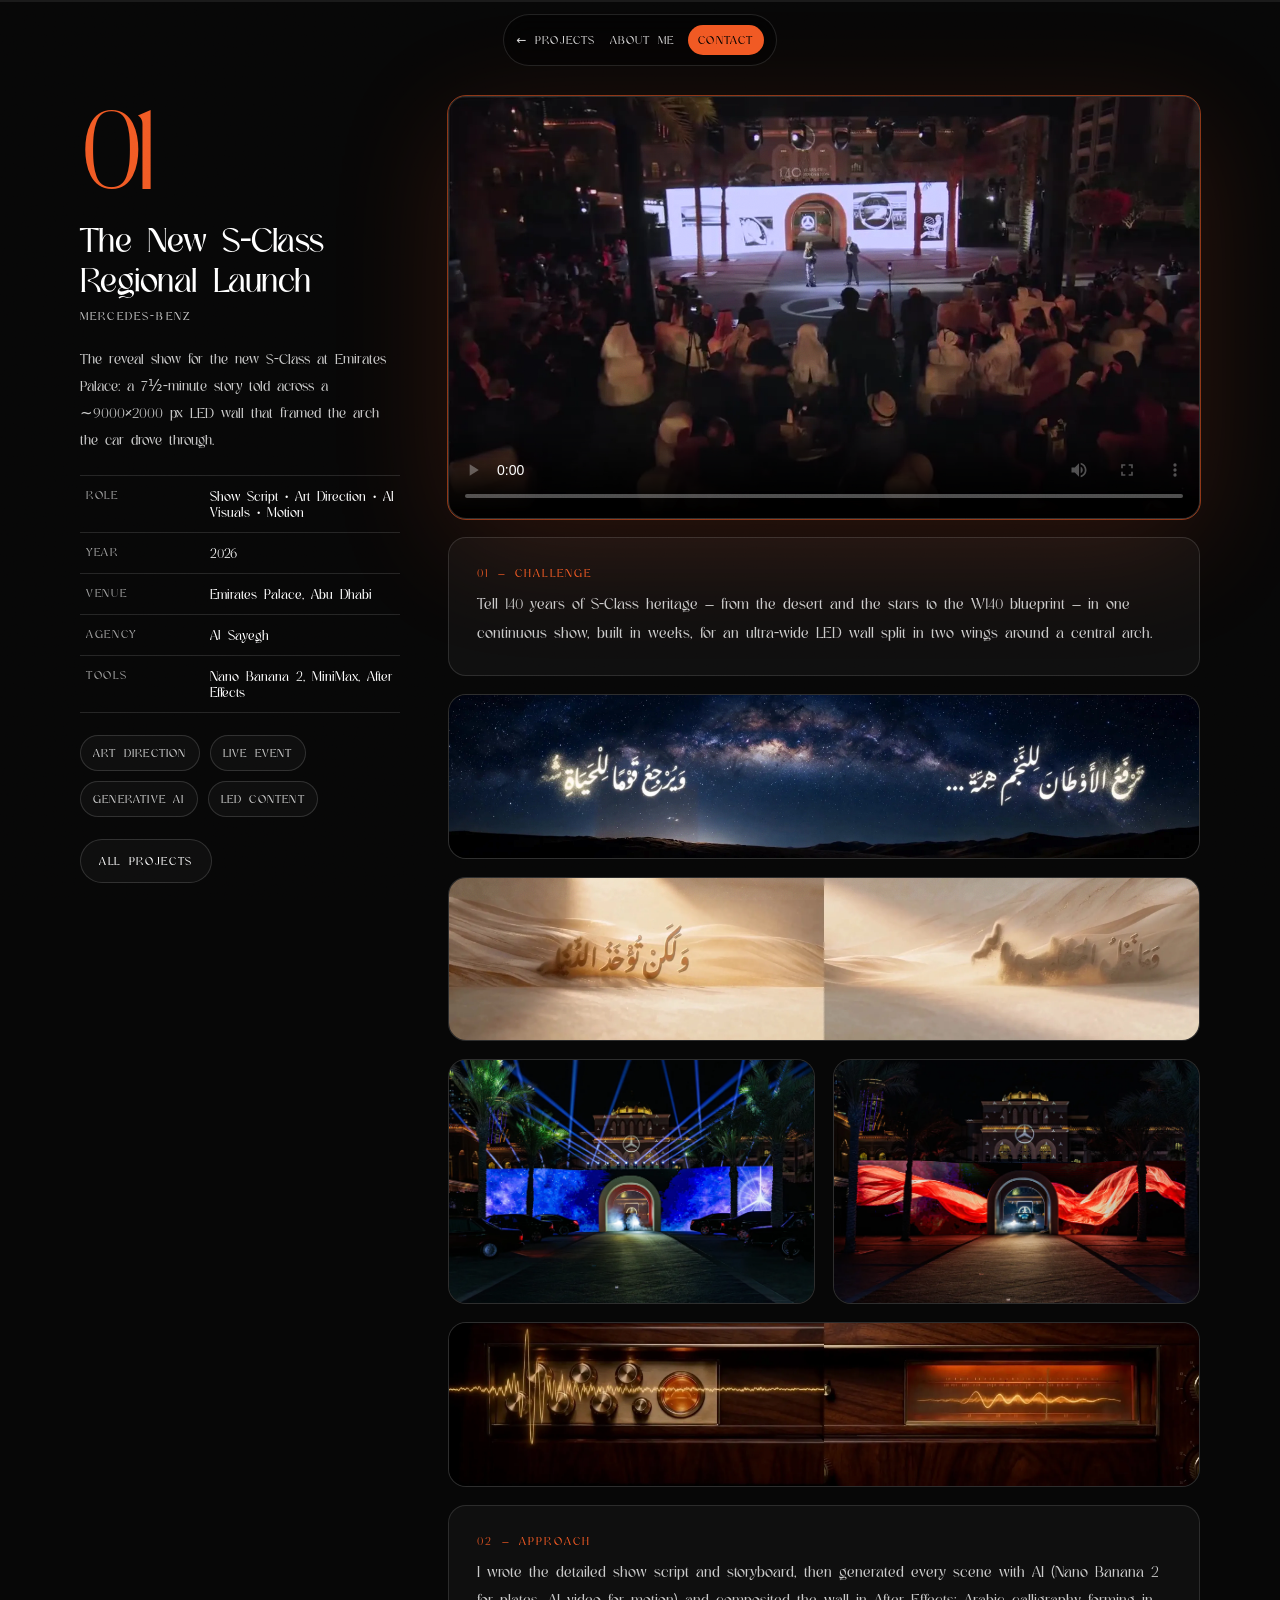
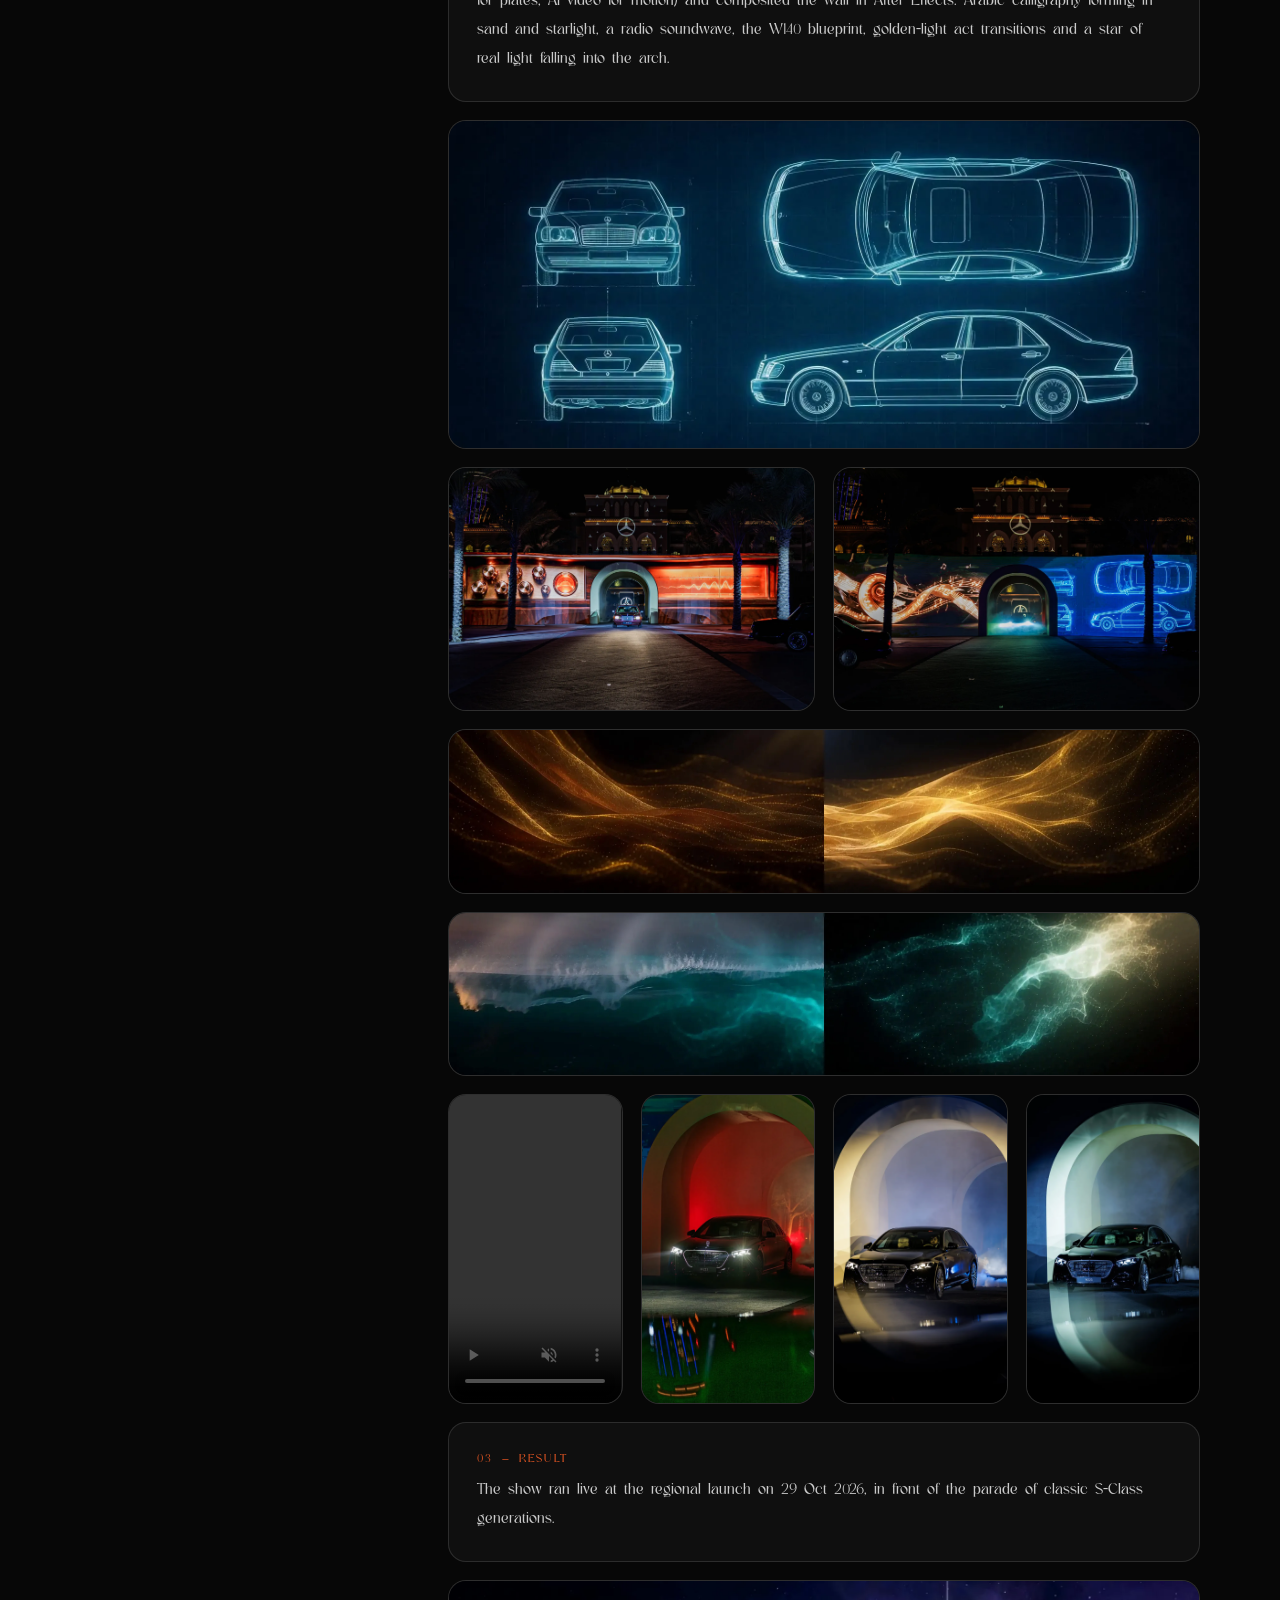
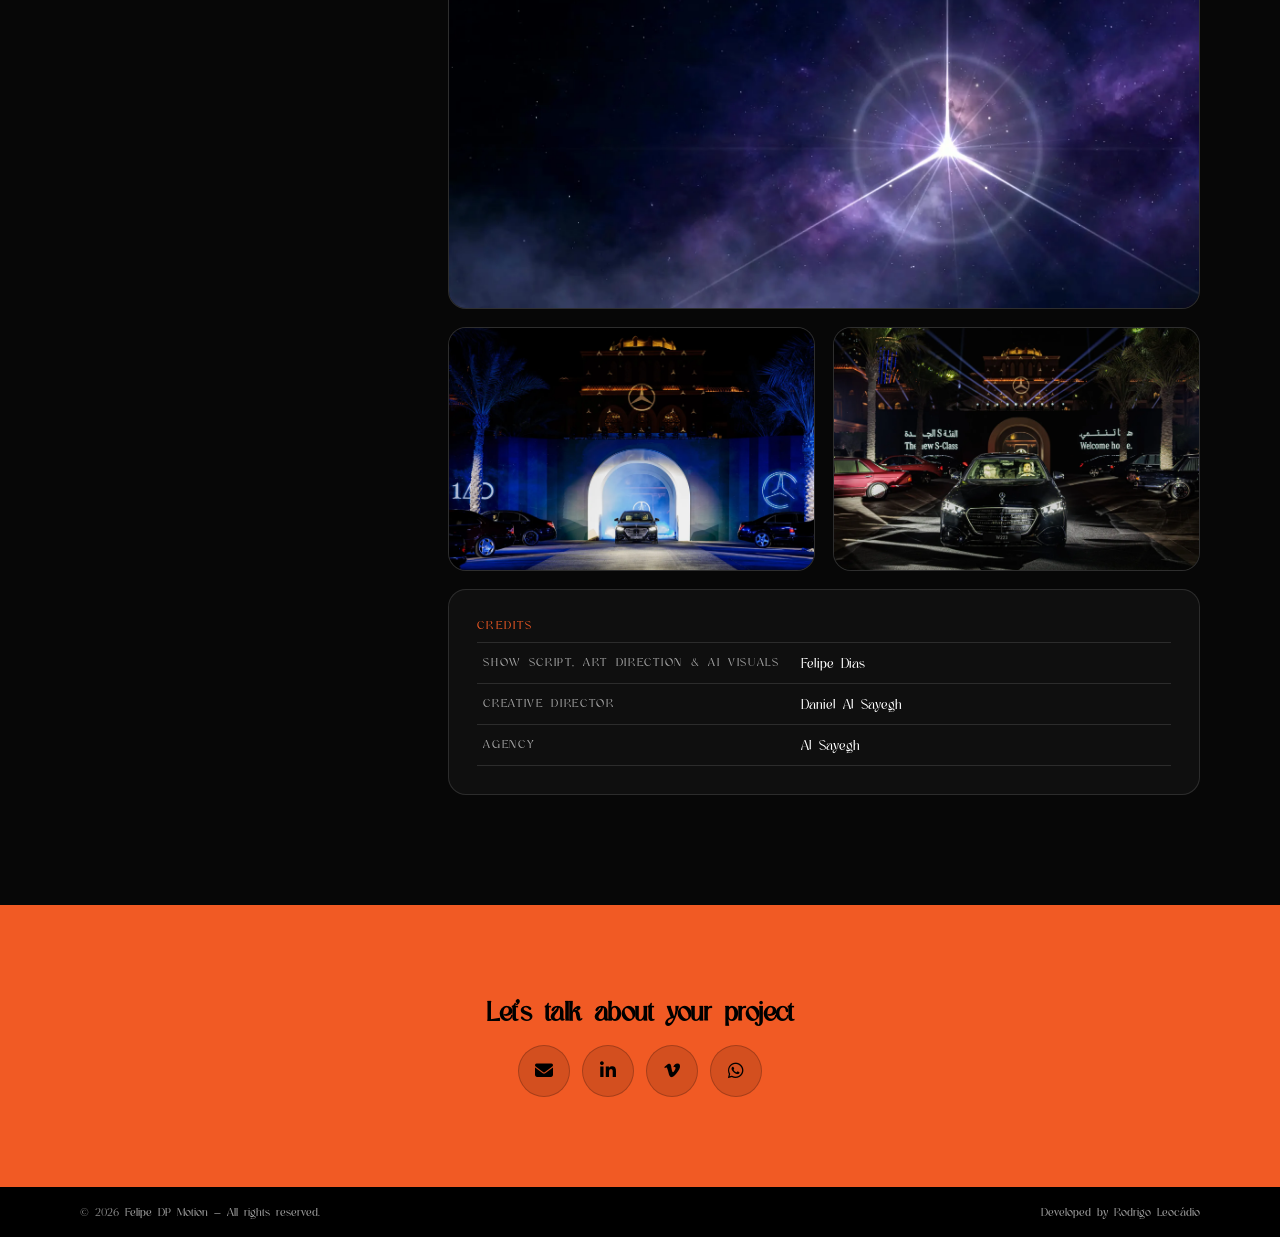
==== projects/p01/index.html @ 60e0db33 "Case page system (layouts B/C) + S-Class case as p01 - scripts/build.py: optimizes project media and" ====
<!doctype html>
<html lang="en">
<head>
  <meta charset="utf-8">
  <meta name="viewport" content="width=device-width, initial-scale=1">
  <title>The New S-Class Regional Launch • Mercedes-Benz • Felipe DP Motion</title>
  <meta name="description" content="The reveal show for the new S-Class at Emirates Palace: a 7½-minute story told across a ~9000×2000 px LED wall that framed the arch the car drove through.">
  <meta property="og:title" content="The New S-Class Regional Launch • Mercedes-Benz • Felipe DP Motion">
  <meta property="og:description" content="The reveal show for the new S-Class at Emirates Palace: a 7½-minute story told across a ~9000×2000 px LED wall that framed the arch the car drove through.">
  <meta property="og:image" content="../../assets/projects/p01/cover.webp">
  <meta property="og:type" content="article">
  <link rel="stylesheet" href="https://cdnjs.cloudflare.com/ajax/libs/font-awesome/6.5.1/css/all.min.css" crossorigin="anonymous" referrerpolicy="no-referrer">
  <link rel="stylesheet" href="../../assets/css/styles.css">
  <link rel="stylesheet" href="../../assets/css/case.css">
</head>
<body class="case-page">
  <div class="scroll-progress" aria-hidden="true"><div class="scroll-progress__bar" id="progressBar"></div></div>
  <div class="grain" aria-hidden="true"></div>
  <header class="topbar">
    <nav class="nav nav--solo nav--case" aria-label="Main navigation">
      <a href="../../#projetos">← Projects</a>
      <a href="../../#about">About me</a>
      <a class="nav__cta" href="#contato">Contact</a>
    </nav>
  </header>

  <main id="top" class="case case--b">
    <div class="container case-b">
      <aside class="case-b__info">
        <div class="case__num">01</div>
        <div class="case__heading">
          <h1 class="case__title">The New S-Class Regional Launch</h1>
          <div class="case__client">Mercedes-Benz</div>
          
        </div>
        <div class="case__summary"><p>The reveal show for the new S-Class at Emirates Palace: a 7½-minute story told across a ~9000×2000 px LED wall that framed the arch the car drove through.</p></div>
        <dl class="case__meta"><div><dt>Role</dt><dd>Show Script • Art Direction • AI Visuals • Motion</dd></div><div><dt>Year</dt><dd>2026</dd></div><div><dt>Venue</dt><dd>Emirates Palace, Abu Dhabi</dd></div><div><dt>Agency</dt><dd>Al Sayegh</dd></div><div><dt>Tools</dt><dd>Nano Banana 2, MiniMax, After Effects</dd></div></dl>
        <div class="case__chips"><span class="chip">Art Direction</span><span class="chip">Live Event</span><span class="chip">Generative AI</span><span class="chip">LED Content</span></div>
        <div class="case__actions"><a class="btn btn--ghost" href="../../#projetos">All projects</a></div>
      </aside>
      <div class="case-b__stream">
        <div class="case-player"><video controls playsinline preload="metadata" poster="../../assets/projects/p01/video/poster.webp"><source src="../../assets/projects/p01/video/highlights.mp4" type="video/mp4"></video></div>
        <section class="case-card"><div class="case-card__label">01 — Challenge</div><p>Tell 140 years of S-Class heritage — from the desert and the stars to the W140 blueprint — in one continuous show, built in weeks, for an ultra-wide LED wall split in two wings around a central arch.</p></section>
        <div class="frames"><figure class="frame frame--wide" style="--ar:2400/525"><img src="../../assets/projects/p01/frames/02.webp" alt="The New S-Class Regional Launch — Mercedes-Benz" width="2400" height="525" loading="lazy" data-lightbox></figure><figure class="frame frame--wide" style="--ar:2400/525"><img src="../../assets/projects/p01/frames/03.webp" alt="The New S-Class Regional Launch — Mercedes-Benz" width="2400" height="525" loading="lazy" data-lightbox></figure><figure class="frame" style="--ar:1600/1067"><img src="../../assets/projects/p01/frames/01.webp" alt="The New S-Class Regional Launch — Mercedes-Benz" width="1600" height="1067" loading="lazy" data-lightbox></figure><figure class="frame" style="--ar:1600/1067"><img src="../../assets/projects/p01/frames/04.webp" alt="The New S-Class Regional Launch — Mercedes-Benz" width="1600" height="1067" loading="lazy" data-lightbox></figure><figure class="frame frame--wide" style="--ar:2400/525"><img src="../../assets/projects/p01/frames/05.webp" alt="The New S-Class Regional Launch — Mercedes-Benz" width="2400" height="525" loading="lazy" data-lightbox></figure></div>
        <section class="case-card"><div class="case-card__label">02 — Approach</div><p>I wrote the detailed show script and storyboard, then generated every scene with AI (Nano Banana 2 for plates, AI video for motion) and composited the wall in After Effects: Arabic calligraphy forming in sand and starlight, a radio soundwave, the W140 blueprint, golden-light act transitions and a star of real light falling into the arch.</p></section>
        <div class="frames"><figure class="frame frame--wide" style="--ar:1536/672"><img src="../../assets/projects/p01/frames/07.webp" alt="The New S-Class Regional Launch — Mercedes-Benz" width="1536" height="672" loading="lazy" data-lightbox></figure><figure class="frame" style="--ar:1600/1067"><img src="../../assets/projects/p01/frames/06.webp" alt="The New S-Class Regional Launch — Mercedes-Benz" width="1600" height="1067" loading="lazy" data-lightbox></figure><figure class="frame" style="--ar:1600/1067"><img src="../../assets/projects/p01/frames/08.webp" alt="The New S-Class Regional Launch — Mercedes-Benz" width="1600" height="1067" loading="lazy" data-lightbox></figure><figure class="frame frame--wide" style="--ar:2400/525"><img src="../../assets/projects/p01/frames/09.webp" alt="The New S-Class Regional Launch — Mercedes-Benz" width="2400" height="525" loading="lazy" data-lightbox></figure><figure class="frame frame--wide" style="--ar:2400/525"><img src="../../assets/projects/p01/frames/10.webp" alt="The New S-Class Regional Launch — Mercedes-Benz" width="2400" height="525" loading="lazy" data-lightbox></figure></div>
        <div class="verticals"><figure class="frame frame--vertical"><video src="../../assets/projects/p01/vertical/reel.mp4" controls playsinline preload="metadata" muted></video></figure><figure class="frame frame--vertical" style="--ar:900/1349"><img src="../../assets/projects/p01/vertical/01.webp" alt="The New S-Class Regional Launch — Mercedes-Benz" width="900" height="1349" loading="lazy" data-lightbox></figure><figure class="frame frame--vertical" style="--ar:900/1349"><img src="../../assets/projects/p01/vertical/02.webp" alt="The New S-Class Regional Launch — Mercedes-Benz" width="900" height="1349" loading="lazy" data-lightbox></figure><figure class="frame frame--vertical" style="--ar:900/1349"><img src="../../assets/projects/p01/vertical/03.webp" alt="The New S-Class Regional Launch — Mercedes-Benz" width="900" height="1349" loading="lazy" data-lightbox></figure></div>
        <section class="case-card"><div class="case-card__label">03 — Result</div><p>The show ran live at the regional launch on 29 Oct 2026, in front of the parade of classic S-Class generations.</p></section>
        <div class="frames"><figure class="frame frame--wide" style="--ar:1536/672"><img src="../../assets/projects/p01/frames/11.webp" alt="The New S-Class Regional Launch — Mercedes-Benz" width="1536" height="672" loading="lazy" data-lightbox></figure><figure class="frame" style="--ar:1600/1067"><img src="../../assets/projects/p01/frames/12.webp" alt="The New S-Class Regional Launch — Mercedes-Benz" width="1600" height="1067" loading="lazy" data-lightbox></figure><figure class="frame" style="--ar:1600/1067"><img src="../../assets/projects/p01/frames/13.webp" alt="The New S-Class Regional Launch — Mercedes-Benz" width="1600" height="1067" loading="lazy" data-lightbox></figure></div>
        <section class="case-card"><div class="case-card__label">Credits</div><dl class="case__meta case__meta--credits"><div><dt>Show Script, Art Direction &amp; AI Visuals</dt><dd>Felipe Dias</dd></div><div><dt>Creative Director</dt><dd>Daniel Al Sayegh</dd></div><div><dt>Agency</dt><dd>Al Sayegh</dd></div></dl></section>
        
      </div>
    </div>
  </main>

  <section id="contato" class="contact">
    <div class="container contact__inner">
      <h2 class="contact__title">Let’s talk about your project</h2>
      <div class="contact__icons contact__icons--center" aria-label="Contact links">
        <a class="icon-btn icon-btn--dark" href="mailto:felipedpmotion@gmail.com" aria-label="Email" title="Email"><i class="fa-solid fa-envelope"></i></a>
        <a class="icon-btn icon-btn--dark" href="https://www.linkedin.com/in/felipe-dias-pereira/" target="_blank" rel="noopener" aria-label="LinkedIn" title="LinkedIn"><i class="fa-brands fa-linkedin-in"></i></a>
        <a class="icon-btn icon-btn--dark" href="https://vimeo.com/felipedpmotion" target="_blank" rel="noopener" aria-label="Vimeo" title="Vimeo"><i class="fa-brands fa-vimeo-v"></i></a>
        <a class="icon-btn icon-btn--dark" href="https://api.whatsapp.com/send/?phone=5511969027388&amp;text&amp;type=phone_number&amp;app_absent=0" target="_blank" rel="noopener" aria-label="WhatsApp" title="WhatsApp"><i class="fa-brands fa-whatsapp"></i></a>
      </div>
    </div>
  </section>
  <footer class="footer">
    <div class="container footer__inner">
      <span class="muted">© <span id="year"></span> Felipe DP Motion — All rights reserved.</span>
      <span class="muted">Developed by <a href="https://www.linkedin.com/in/rdleocadio/" target="_blank" rel="noopener noreferrer">Rodrigo Leocádio</a></span>
    </div>
  </footer>
  <div class="lightbox" id="lightbox" hidden>
    <button class="lightbox__close" type="button" aria-label="Close">×</button>
    <button class="lightbox__nav lightbox__nav--prev" type="button" aria-label="Previous image">←</button>
    <img class="lightbox__img" alt="">
    <button class="lightbox__nav lightbox__nav--next" type="button" aria-label="Next image">→</button>
  </div>
  <script src="../../assets/js/case.js"></script>
</body>
</html>
---- assets/css/styles.css ----
:root{
  --orange:#F15A24;
  --black:#000000;

  --bg:#070707;
  --ink:#ffffff;

  --radius:18px;
  --shadow: 0 18px 70px rgba(0,0,0,.45);

  --container: 1120px;
}

@font-face{
  font-family: "FelipeFont";
  src: url("../fonts/FelipeFont-Regular.otf") format("opentype");
  font-weight: 400;
  font-style: normal;
  font-display: swap;
}

*{ box-sizing:border-box; }
html{ scroll-behavior:smooth; }

body{
  margin:0;
  font-family: "FelipeFont", ui-sans-serif, system-ui, -apple-system, Segoe UI, Roboto, Helvetica, Arial;
  background: var(--bg);
  color: var(--ink);
  overflow-x: hidden;
}

a{ color:inherit; text-decoration:none; }
.container{ width:min(var(--container), calc(100% - 40px)); margin:0 auto; }

.muted{ color: rgba(255,255,255,.62); }

.scroll-progress{
  position:fixed; inset:0 0 auto 0;
  height:2px;
  background: rgba(255,255,255,.08);
  z-index: 1000;
}
.scroll-progress__bar{
  height:100%;
  width:0%;
  background: var(--orange);
  transform-origin: left center;
}

.grain{
  position:fixed; inset:0;
  pointer-events:none;
  z-index: 3;
  opacity:.14;
  background-image: url("data:image/svg+xml,%3Csvg xmlns='http://www.w3.org/2000/svg' width='260' height='260'%3E%3Cfilter id='n'%3E%3CfeTurbulence type='fractalNoise' baseFrequency='.9' numOctaves='3' stitchTiles='stitch'/%3E%3C/filter%3E%3Crect width='260' height='260' filter='url(%23n)' opacity='.7'/%3E%3C/svg%3E");
  mix-blend-mode: overlay;
}

.topbar{
  position:fixed;
  top:14px; left:0; right:0;
  z-index: 900;
  display:flex;
  justify-content:center;
  padding: 0 18px;
  pointer-events:none;
}
.topbar > *{ pointer-events:auto; }

.nav{
  display:flex;
  align-items:center;
  gap:14px;
  padding:10px 12px;
  border: 1px solid rgba(255,255,255,.12);
  border-radius: 999px;
  background: rgba(0,0,0,.40);
  backdrop-filter: blur(12px);
}

.nav a{
  font-size: 12px;
  letter-spacing:.10em;
  text-transform: uppercase;
  opacity:.85;
  transition: opacity .2s ease, transform .2s ease;
}
.nav a:hover{
  opacity: 1;
  transform: translateY(-1px);
}
.nav__cta{
  color: var(--black);
  background: var(--orange);
  padding: 8px 10px;
  border-radius: 999px;
  opacity: 1 !important;
}

.hero{
  position:relative;
  min-height: 88svh;
  overflow:hidden;
  isolation:isolate;
}
.hero__video{
  position:absolute; inset:0;
  width:100%;
  height:100%;
  object-fit:cover;
  z-index: 0;
  transform: scale(1.06);
  filter: contrast(1.08) saturate(.95);
  will-change: transform;
}
.hero__veil{
  position:absolute; inset:0;
  z-index:1;
}
.hero__veil--soft{
  background:
    radial-gradient(1000px 520px at 50% 45%, rgba(0,0,0,.12), rgba(0,0,0,.72)),
    linear-gradient(180deg, rgba(0,0,0,.22), rgba(0,0,0,.72));
}

.section{ padding: 110px 0; }
.section__title{
  margin:0 0 10px 0;
  font-size: 28px;
  letter-spacing: -0.02em;
}
.section__sub{
  margin:0;
  color: rgba(255,255,255,.65);
  max-width: 65ch;
}

.about{ background: #070707; }
.about__grid{
  display:grid;
  grid-template-columns: 1.1fr .9fr;
  gap: 26px;
  align-items:center;
}
.about__text{
  color: rgba(255,255,255,.78);
  line-height: 1.8;
  max-width: 70ch;
}
.about__chips{
  display:flex;
  flex-wrap:wrap;
  gap:10px;
  margin-top: 14px;
}
.chip{
  border: 1px solid rgba(255,255,255,.14);
  background: rgba(255,255,255,.03);
  border-radius: 999px;
  padding: 10px 12px;
  font-size: 12px;
  letter-spacing:.10em;
  text-transform: uppercase;
  color: rgba(255,255,255,.78);
}

.logo-plain{
  display:flex;
  flex-direction:column;
  align-items:center;
  text-align:center;
  gap: 14px;
}
.logo-plain br{ display:none; }

.logo-plain img{
  width: min(320px, 78%);
  height: auto;
  object-fit: contain;
  display:block;
  filter: drop-shadow(0 18px 40px rgba(0,0,0,.45));
  transform: rotate(-1.2deg) scale(1.02);
  transition: transform .28s cubic-bezier(.2,.9,.2,1), filter .28s cubic-bezier(.2,.9,.2,1);
}
.logo-plain:hover img{
  transform: rotate(-0.2deg) scale(1.035) translateY(-1px);
  filter: drop-shadow(0 22px 58px rgba(0,0,0,.55));
}

.contact__icons{
  display:flex;
  gap: 12px;
  flex-wrap:wrap;
  justify-content:center;
}
.contact__icons--onabout{ justify-content:flex-start; }
.contact__icons--center{ justify-content:center; }

.logo-plain .contact__icons{
  justify-content:center;
  position: relative;
  padding-top: 22px;
}

.logo-plain .contact__icons::before{
  content:"";
  position:absolute;
  top: 0;
  left: 50%;
  width: min(280px, 74%);
  height: 7px;
  border-radius: 999px;
  background: var(--orange);
  opacity: 0;
  transform: translateX(-50%) scaleX(0);
  transform-origin: left center;
  transition: opacity .18s ease, transform .55s cubic-bezier(.2,.9,.2,1);
}

.logo-plain:hover .contact__icons::before{
  opacity: .95;
  transform: translateX(-50%) scaleX(1);
  animation: drawLine 650ms cubic-bezier(.2,.9,.2,1) both;
}

@keyframes drawLine{
  0%   { transform: translateX(-50%) scaleX(0); }
  70%  { transform: translateX(-50%) scaleX(1.03); }
  100% { transform: translateX(-50%) scaleX(1); }
}

.projects{ background: #0a0a0a; }
.projects__head{
  display:flex;
  align-items:flex-end;
  justify-content:space-between;
  gap: 20px;
  flex-wrap:wrap;
}
.projects__layout{
  margin-top: 26px;
  display:grid;
  grid-template-columns: 1fr 1.05fr;
  gap: 26px;
  align-items:start;
}

.preview{
  position: sticky;
  top: 96px;
  border-radius: var(--radius);
  overflow:hidden;
  border: 1px solid rgba(255,255,255,.12);
  background: rgba(255,255,255,.035);
  box-shadow: var(--shadow);
  transform: translateY(0);
  transition: box-shadow .25s ease, outline-color .25s ease, transform .25s ease;
}
.preview.is-active{
  outline: 1px solid rgba(241,90,36,.55);
  box-shadow: 0 28px 120px rgba(241,90,36,.16);
  transform: translateY(-2px);
}
.preview__media{
  aspect-ratio: 4 / 3;
  background: rgba(255,255,255,.06);
  overflow:hidden;
}
.preview__media img{
  width:100%;
  height:100%;
  object-fit: cover;
  display:block;
  transform: scale(1.06);
  filter: contrast(1.08) saturate(.96);
  transition: transform .35s ease, filter .35s ease;
  will-change: transform;
}
.preview.is-active .preview__media img{
  transform: scale(1.12);
  filter: contrast(1.10) saturate(1.02);
}
.preview__meta{
  padding: 14px 14px 16px 14px;
  display:flex;
  flex-direction:column;
  gap:6px;
}
.preview__title{
  font-size: 12px;
  letter-spacing:.18em;
  text-transform: uppercase;
}
.preview__tag{
  color: rgba(255,255,255,.68);
  font-size: 13px;
}

.project-list{
  list-style:none;
  padding:0;
  margin:0;
  border-top: 1px solid rgba(255,255,255,.12);
}
.project{
  border-bottom: 1px solid rgba(255,255,255,.12);
}
.project__link{
  padding: 18px 6px;
  display:grid;
  grid-template-columns: 56px 1fr auto;
  gap: 14px;
  align-items:center;
  cursor:pointer;
  transition: background .18s ease, transform .18s ease;
}
.project__link:hover, .project__link:focus-visible{
  background: rgba(255,255,255,.035);
  transform: translateY(-1px);
}
.project__body{ display:flex; flex-direction:column; }
.project--soon .project__link{ cursor:default; }
.project--soon .project__cta{ color: rgba(255,255,255,.45); }
.project--soon .project__cta::after{ content:""; margin:0; }
.project__n{
  color: rgba(255,255,255,.55);
  font-size: 12px;
  letter-spacing:.14em;
}
.project__title{
  display:block;
  font-size: 18px;
  letter-spacing: -0.01em;
  margin:0;
}
.project__meta{
  display:block;
  color: rgba(255,255,255,.62);
  font-size: 13px;
  margin-top: 4px;
}
.project__cta{
  font-size: 12px;
  letter-spacing:.14em;
  text-transform: uppercase;
  color: var(--orange);
  opacity: .95;
}
.project__cta::after{
  content:"↗";
  margin-left: 8px;
}

.contact{
  background: var(--orange);
  color: var(--black);
  padding: 90px 0;
}
.contact__inner{
  padding: 0;
  background: transparent;
  border: 0;
  backdrop-filter: none;
  display:flex;
  flex-direction:column;
  align-items:center;
  justify-content:center;
  text-align:center;
  gap: 18px;
}
.contact__title{
  margin:0;
  font-size: clamp(26px, 2.2vw, 38px);
  letter-spacing: -0.02em;
}

.icon-btn{
  width: 52px;
  height: 52px;
  display:grid;
  place-items:center;
  border-radius: 999px;
  border: 1px solid rgba(0,0,0,.18);
  background: rgba(255,255,255,.20);
  transition: transform .18s ease, background .18s ease, box-shadow .18s ease, border-color .18s ease, color .18s ease;
}
.icon-btn i{ font-size: 18px; }
.icon-btn:hover{
  transform: translateY(-2px) scale(1.03);
  background: rgba(255,255,255,.35);
  border-color: rgba(0,0,0,.26);
  box-shadow: 0 18px 40px rgba(0,0,0,.20);
}
.icon-btn--dark{
  background: rgba(0,0,0,.12);
  border-color: rgba(0,0,0,.22);
}
.icon-btn--dark:hover{
  background: rgba(0,0,0,.18);
}

.logo-plain .icon-btn:hover{
  border-color: var(--orange);
  color: var(--orange);
  background: rgba(241,90,36,.12);
  box-shadow: 0 12px 32px rgba(241,90,36,.25);
}

.footer{
  padding: 18px 0;
  background: #000;
}
.footer__inner{
  display:flex;
  justify-content:space-between;
  gap: 14px;
  flex-wrap:wrap;
  color: rgba(255,255,255,.62);
  font-size: 12px;
}

.reveal{
  opacity:0;
  transform: translateY(26px) scale(.985);
  filter: blur(10px);
  transition: opacity .85s cubic-bezier(.2,.9,.2,1), transform .85s cubic-bezier(.2,.9,.2,1), filter .85s cubic-bezier(.2,.9,.2,1);
  transition-delay: var(--d, 0ms);
  will-change: transform, opacity, filter;
}
.reveal.is-in{
  opacity:1;
  transform: translateY(0) scale(1);
  filter: blur(0);
}

@media (max-width: 980px){
  .projects__layout{ grid-template-columns: 1fr; }
  .preview{ position: relative; top: auto; order: 2; }
  .about__grid{ grid-template-columns: 1fr; }
  .nav{ display:none; }
  .topbar{ justify-content: flex-start; }
  .hero{ min-height: 72svh; }
  .logo-plain{ align-items:center; }
}

@media (max-width: 520px){
  .project__link{ grid-template-columns: 44px 1fr; }
  .project__cta{ display:none; }
  .logo-plain .contact__icons::before{
    width: min(240px, 78%);
    height: 7px;
  }
}

@media (prefers-reduced-motion: reduce){
  html{ scroll-behavior:auto; }
  .reveal{
    transition:none;
    transform:none;
    filter:none;
    opacity:1;
  }
  .logo-plain img{ transition:none; transform:none; }
  .logo-plain:hover img{ transform:none; }
  .logo-plain .contact__icons::before{
    animation:none;
    opacity:.95;
    transform: translateX(-50%) scaleX(1);
    transition:none;
  }
  .preview__media img{ transition:none; transform:none; }
  .icon-btn{ transition:none; }
}
---- assets/css/case.css ----
/* ===== Case pages (layouts B and C) — extends styles.css tokens ===== */
:root{
  --grey:#9a9a9a;
  --line: rgba(255,255,255,.12);
  --card: rgba(255,255,255,.035);
}

.case-page{ background: var(--bg); }
.case{ padding: 96px 0 110px; }
.nav--case{ display:flex; }

/* shared bits */
.case__num{
  font-size: 120px; line-height:.85; letter-spacing:-.05em;
  color: var(--orange);
}
.case__num--xl{ font-size: clamp(120px, 20vw, 280px); line-height:.78; letter-spacing:-.06em; }
.case__title{ margin:0; font-size: 36px; line-height:1.1; letter-spacing:-.02em; font-weight:400; }
.case__title--xl{ font-size: clamp(38px, 5vw, 72px); line-height:1; letter-spacing:-.03em; }
.case__client, .case__kicker{
  font-size:12px; letter-spacing:.18em; text-transform:uppercase; color: rgba(255,255,255,.78);
}
.case__client{ margin-top: 10px; }
.case__status{
  display:inline-block; margin-top:12px;
  font-size:11px; letter-spacing:.14em; text-transform:uppercase;
  color: var(--orange); border:1px solid rgba(241,90,36,.5); border-radius:999px; padding:6px 10px;
}
.case__summary p{ margin:0; color: rgba(255,255,255,.78); line-height:1.8; font-size:15px; }
.case__summary--lead p{ font-size: clamp(20px, 2.2vw, 28px); line-height:1.45; color:#fff; letter-spacing:-.01em; max-width: 34ch; }
.case__meta{ margin:0; border-top:1px solid var(--line); }
.case__meta > div{
  display:grid; grid-template-columns: 110px 1fr; gap:14px;
  padding:12px 6px; border-bottom:1px solid var(--line);
}
.case__meta dt{ font-size:12px; letter-spacing:.14em; text-transform:uppercase; color: rgba(255,255,255,.62); }
.case__meta dd{ margin:0; font-size:14px; }
.case__meta--credits > div{ grid-template-columns: minmax(140px, 1fr) 1.2fr; }
.case__chips{ display:flex; flex-wrap:wrap; gap:10px; }
.case__actions{ display:flex; flex-wrap:wrap; gap:10px; }

.btn{
  display:inline-flex; align-items:center; min-height:44px;
  font-size:12px; letter-spacing:.14em; text-transform:uppercase;
  padding: 0 18px; border-radius:999px;
  transition: transform .18s ease, background .18s ease, box-shadow .18s ease;
}
.btn:hover{ transform: translateY(-1px); }
.btn--orange{ background: var(--orange); color: var(--black); }
.btn--orange:hover{ box-shadow: 0 12px 32px rgba(241,90,36,.3); }
.btn--ghost{ border:1px solid rgba(255,255,255,.14); background: rgba(255,255,255,.03); }

/* player */
.case-player{
  aspect-ratio: 16/9; border-radius: var(--radius); overflow:hidden; background:#111;
  border:1px solid var(--line);
  outline: 1px solid rgba(241,90,36,.55);
  box-shadow: 0 28px 120px rgba(241,90,36,.16);
}
.case-player video, .case-player iframe, .case-player img{ width:100%; height:100%; display:block; border:0; object-fit:cover; background:#000; }

/* cards */
.case-card{
  border-radius: var(--radius); border:1px solid var(--line); background: var(--card);
  padding: 28px; display:flex; flex-direction:column; gap:10px;
}
.case-card__label{ font-size:12px; letter-spacing:.18em; text-transform:uppercase; color: var(--orange); }
.case-card p{ margin:0; color: rgba(255,255,255,.78); line-height:1.8; }

/* frames */
.frames{ display:grid; grid-template-columns: repeat(2, minmax(0,1fr)); gap: 18px; }
.frame{
  margin:0; border-radius: var(--radius); overflow:hidden; background:#111;
  border:1px solid var(--line); aspect-ratio: var(--ar, 4/3);
}
.frame--wide, .frame--full{ grid-column: 1 / -1; }
.frame img, .frame video{ width:100%; height:100%; object-fit:cover; display:block; cursor: zoom-in; transition: transform .5s cubic-bezier(.2,.9,.2,1); }
.frame:hover img{ transform: scale(1.03); }
.frame video{ cursor:auto; }
.verticals{ display:grid; grid-template-columns: repeat(auto-fit, minmax(160px, 1fr)); gap: 18px; }
.frame--vertical{ aspect-ratio: 9/16; }

/* layout B */
.case-b{ display:flex; flex-wrap:wrap; gap: 26px 48px; align-items:flex-start; }
.case-b__info{
  flex: 1 1 320px; min-width:0;
  position: sticky; top: 90px;
  display:flex; flex-direction:column; gap:22px;
}
.case-b__stream{ flex: 999 1 560px; min-width:0; display:flex; flex-direction:column; gap:18px; }

.case-nav{ list-style:none; margin: 40px 0 0; padding:0; border-top:1px solid var(--line); }
.case-nav li{ border-bottom:1px solid var(--line); }
.project-link{
  display:grid; grid-template-columns: 56px 1fr auto; gap:14px; align-items:center;
  padding:18px 6px; transition: background .18s ease;
}
.project-link:hover{ background: rgba(255,255,255,.035); }
.project-link .project__body{ display:flex; flex-direction:column; gap:4px; }
.project__kicker{ font-size:12px; letter-spacing:.14em; text-transform:uppercase; color: rgba(255,255,255,.62); }
.project-link .project__title{ font-size:18px; }

/* layout C */
.case-c__head{ display:flex; flex-wrap:wrap; align-items:flex-end; gap: 24px 48px; padding: 24px 0 56px; }
.case-c__title{ flex: 1 1 420px; min-width:0; display:flex; flex-direction:column; gap:14px; padding-bottom:8px; }
.case-c__player{ width: min(1400px, calc(100% - 40px)); margin: 0 auto; }
.case-c__player .case-player{ outline:0; box-shadow:none; }
.strip{
  width: min(1400px, calc(100% - 40px)); margin: 12px auto 0;
  display:grid; grid-template-columns: repeat(6, minmax(0,1fr)); gap:10px;
}
.strip__item{
  padding:0; border:1px solid var(--line); border-radius:10px; overflow:hidden; background:#111;
  aspect-ratio:16/9; cursor:pointer; min-height:44px;
}
.strip__item:hover, .strip__item:focus-visible{ outline: 2px solid var(--orange); }
.strip__item img{ width:100%; height:100%; object-fit:cover; display:block; }
.case-c__block{ padding-top: 110px; }
.process{ display:grid; grid-template-columns: repeat(auto-fit, minmax(220px, 1fr)); border-top:1px solid var(--line); margin-top: 30px; }
.step{ display:flex; flex-direction:column; gap:12px; padding-right:20px; padding-bottom: 20px; }
.step__dot{ width:12px; height:12px; border-radius:999px; background: var(--orange); margin-top:-6px; }
.step__label{ font-size:12px; letter-spacing:.18em; text-transform:uppercase; color: var(--orange); }
.step__text{ color: rgba(255,255,255,.78); line-height:1.7; font-size:15px; }
.verticals--c{ grid-template-columns: repeat(auto-fit, minmax(200px, 1fr)); }
.case-c__outro{ display:flex; flex-wrap:wrap; gap: 40px 72px; }
.case-c__result{ flex: 1 1 480px; }
.case-c__result p{ margin:0; font-size: clamp(24px, 3vw, 38px); line-height:1.25; letter-spacing:-.02em; }
.case-c__outro .case__meta{ flex: 1 1 320px; }

.next-card{
  display:flex; flex-wrap:wrap; border-radius: var(--radius); overflow:hidden;
  background: var(--orange); color: var(--black);
}
.next-card__text{ flex: 1 1 380px; padding: 48px; display:flex; flex-direction:column; justify-content:space-between; gap:40px; }
.next-card__kicker, .next-card__cta{ font-size:12px; letter-spacing:.18em; text-transform:uppercase; }
.next-card__title{ font-size: clamp(28px, 3.6vw, 52px); line-height:1.05; letter-spacing:-.03em; }
.next-card__media{ flex: 1 1 380px; min-height: 300px; position:relative; }
.next-card__media img{ position:absolute; inset:0; width:100%; height:100%; object-fit:cover; }

/* lightbox */
.lightbox{
  position:fixed; inset:0; z-index: 2000; background: rgba(0,0,0,.92);
  display:flex; align-items:center; justify-content:center; padding: 24px;
}
.lightbox[hidden]{ display:none; }
.lightbox__img{ max-width: 100%; max-height: 100%; border-radius: 12px; }
.lightbox__close, .lightbox__nav{
  position:absolute; width:52px; height:52px; border-radius:999px;
  border:1px solid rgba(255,255,255,.2); background: rgba(0,0,0,.5); color:#fff;
  font: inherit; font-size: 22px; cursor:pointer;
}
.lightbox__close{ top: 18px; right: 18px; }
.lightbox__nav--prev{ left: 18px; }
.lightbox__nav--next{ right: 18px; }
.lightbox__close:hover, .lightbox__nav:hover{ border-color: var(--orange); color: var(--orange); }

@media (max-width: 980px){
  .nav--case{ display:flex; }
  .case-b__info{ position: relative; top:auto; }
  .case-card{ padding: 22px; }
}
@media (max-width: 640px){
  .frames{ grid-template-columns: 1fr; }
  .strip{ grid-template-columns: repeat(3, minmax(0,1fr)); }
  .case__num{ font-size: 88px; }
  .next-card__text{ padding: 28px; }
  .nav--case{ gap:6px; padding: 8px; }
  .nav--case a{ font-size: 11px; }
}
@media (prefers-reduced-motion: reduce){
  .frame img, .btn{ transition:none; }
  .frame:hover img{ transform:none; }
}
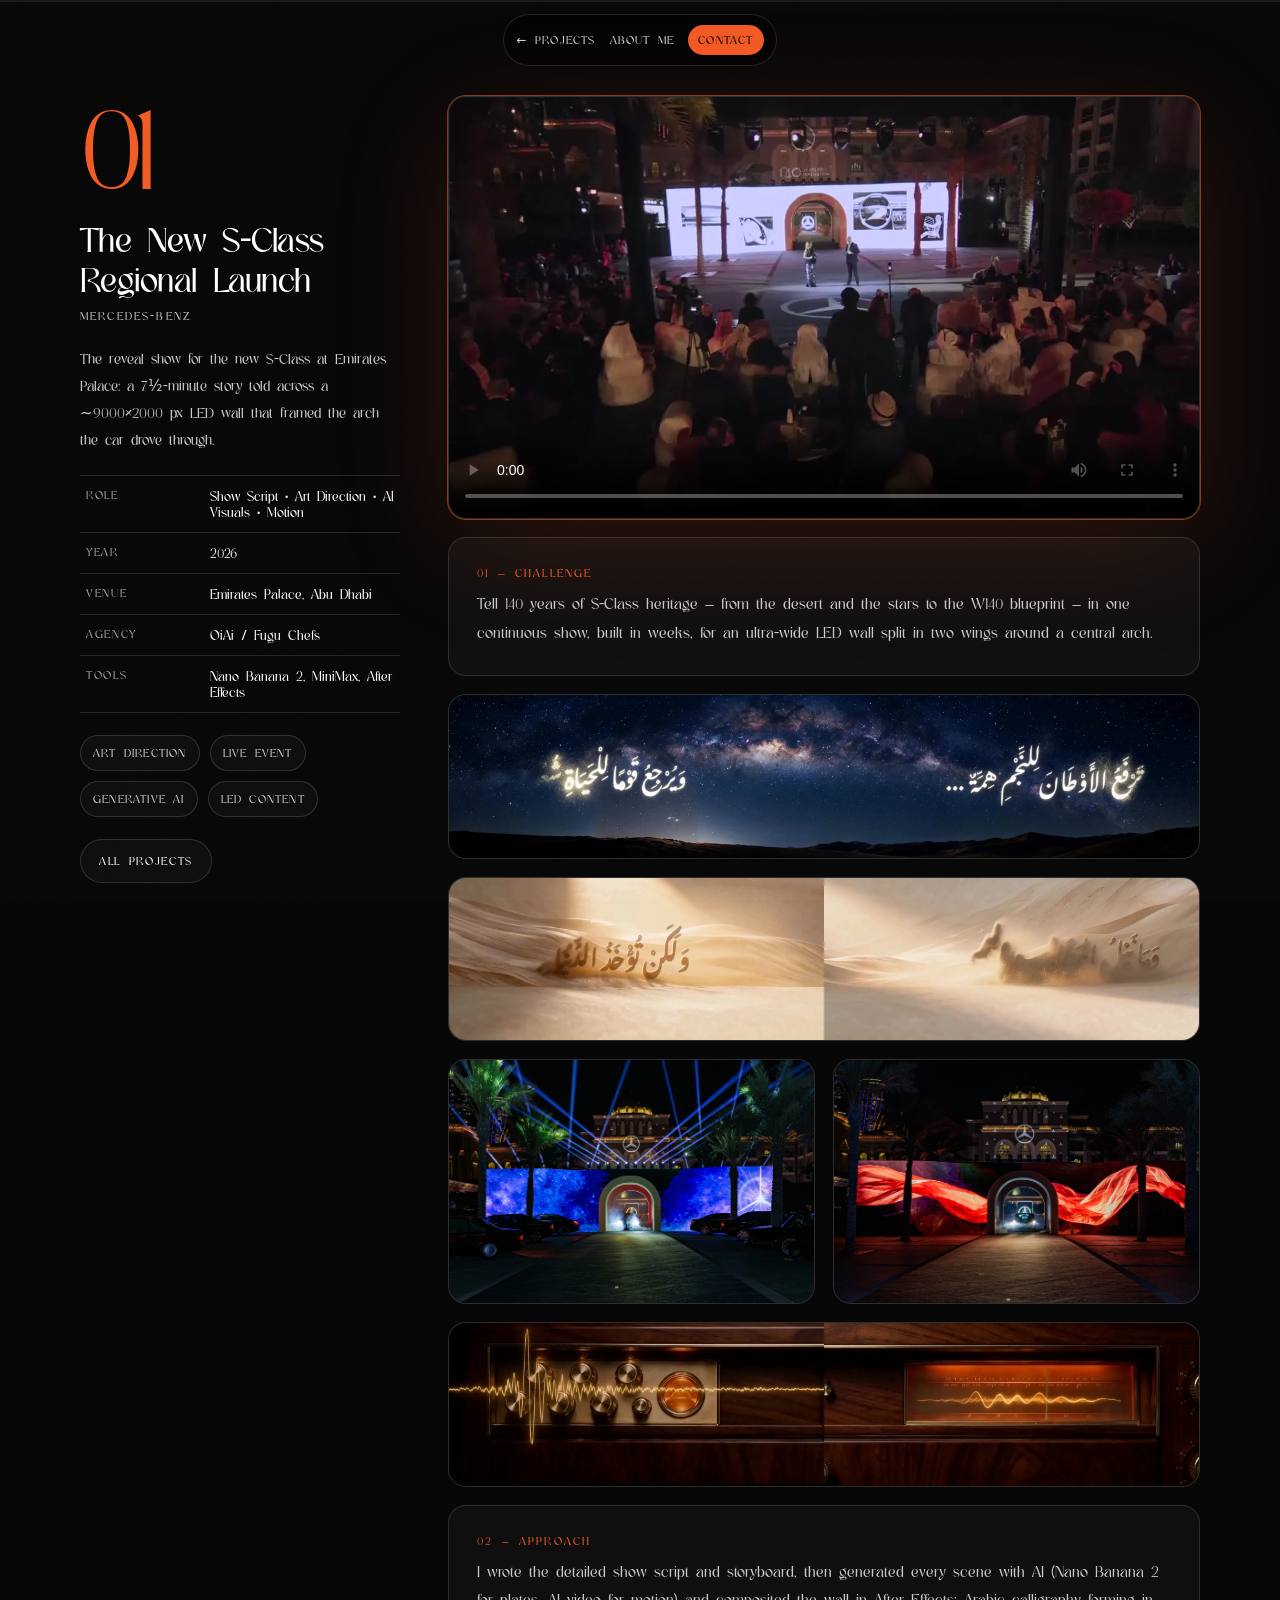
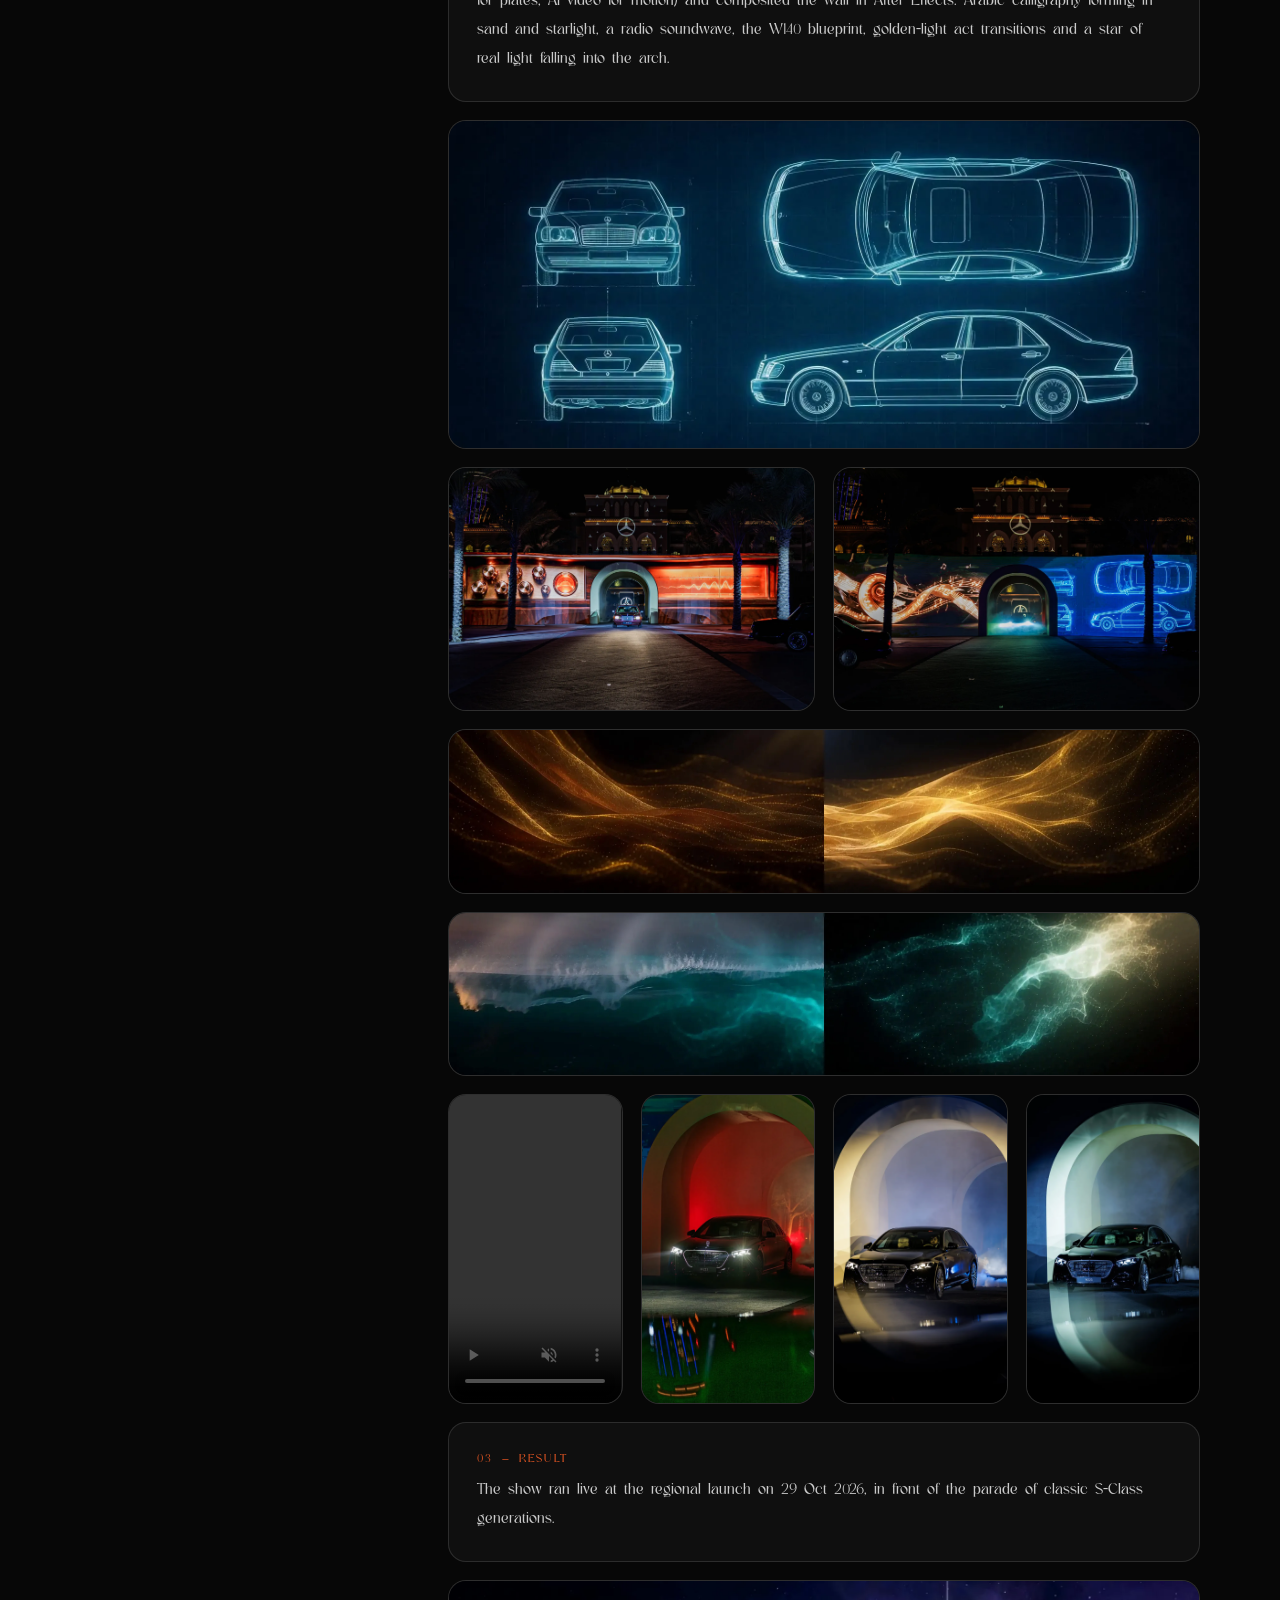
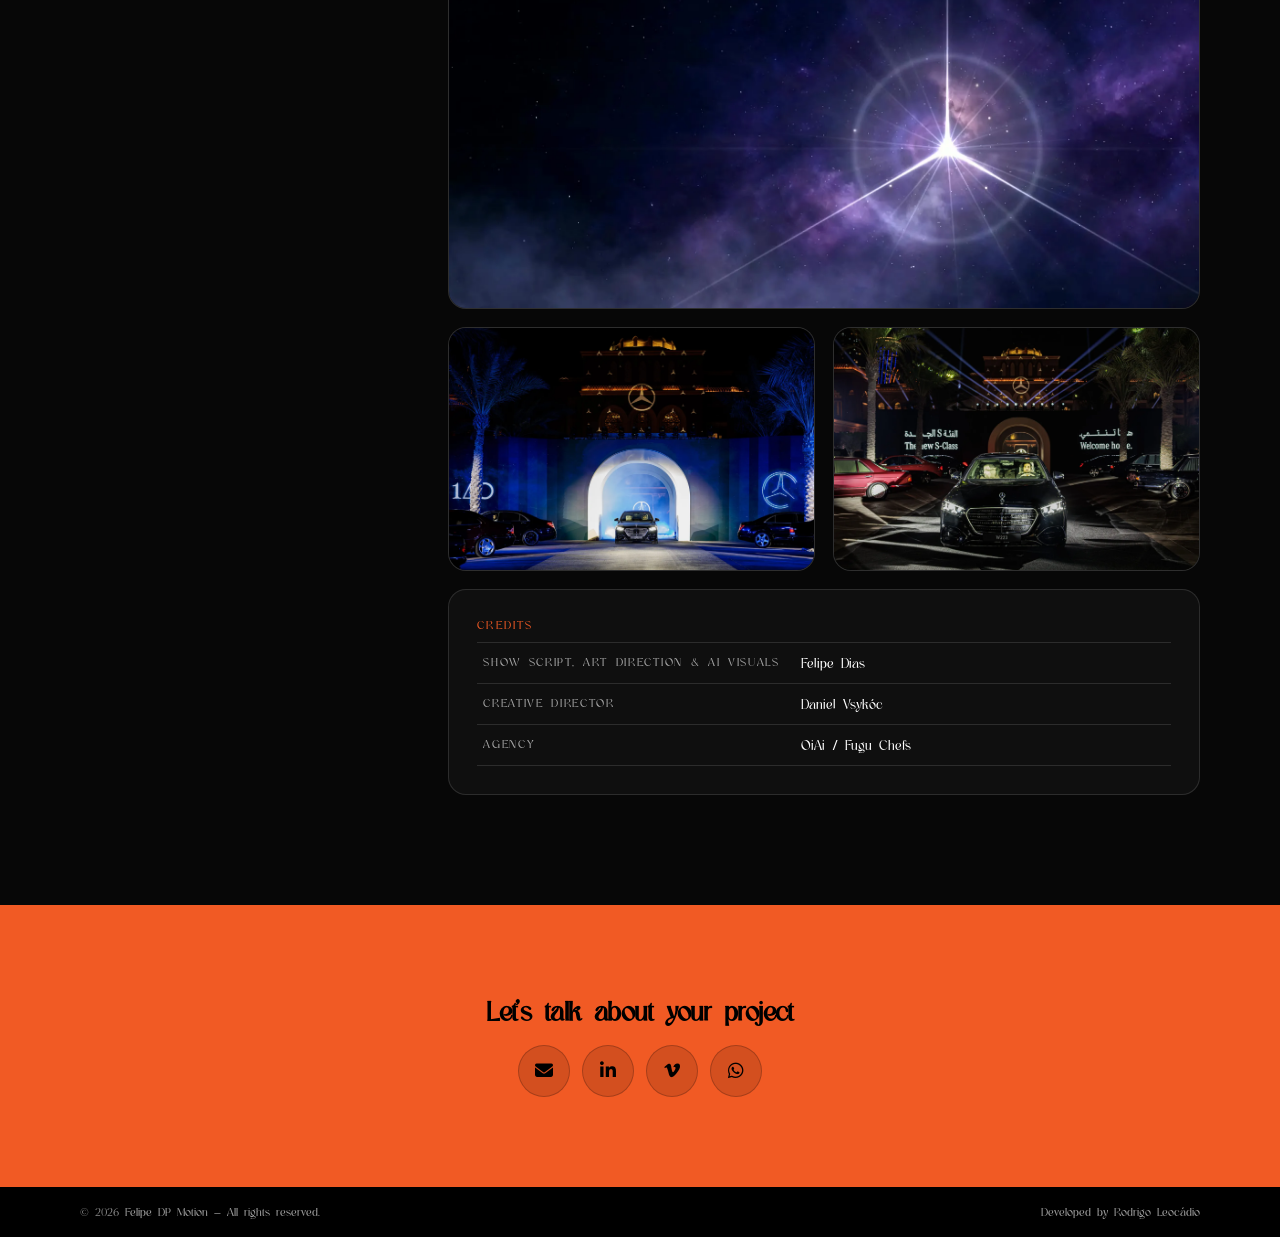
==== commit a72335ff: "p01: correct creative director and agency credits Co-Authored-By: Claude Opus 5.5 <noreply@anthropic" ====
--- a/projects/p01/index.html
+++ b/projects/p01/index.html
@@ -34,7 +34,7 @@
           
         </div>
         <div class="case__summary"><p>The reveal show for the new S-Class at Emirates Palace: a 7½-minute story told across a ~9000×2000 px LED wall that framed the arch the car drove through.</p></div>
-        <dl class="case__meta"><div><dt>Role</dt><dd>Show Script • Art Direction • AI Visuals • Motion</dd></div><div><dt>Year</dt><dd>2026</dd></div><div><dt>Venue</dt><dd>Emirates Palace, Abu Dhabi</dd></div><div><dt>Agency</dt><dd>Al Sayegh</dd></div><div><dt>Tools</dt><dd>Nano Banana 2, MiniMax, After Effects</dd></div></dl>
+        <dl class="case__meta"><div><dt>Role</dt><dd>Show Script • Art Direction • AI Visuals • Motion</dd></div><div><dt>Year</dt><dd>2026</dd></div><div><dt>Venue</dt><dd>Emirates Palace, Abu Dhabi</dd></div><div><dt>Agency</dt><dd>OiAi / Fugu Chefs</dd></div><div><dt>Tools</dt><dd>Nano Banana 2, MiniMax, After Effects</dd></div></dl>
         <div class="case__chips"><span class="chip">Art Direction</span><span class="chip">Live Event</span><span class="chip">Generative AI</span><span class="chip">LED Content</span></div>
         <div class="case__actions"><a class="btn btn--ghost" href="../../#projetos">All projects</a></div>
       </aside>
@@ -47,7 +47,7 @@
         <div class="verticals"><figure class="frame frame--vertical"><video src="../../assets/projects/p01/vertical/reel.mp4" controls playsinline preload="metadata" muted></video></figure><figure class="frame frame--vertical" style="--ar:900/1349"><img src="../../assets/projects/p01/vertical/01.webp" alt="The New S-Class Regional Launch — Mercedes-Benz" width="900" height="1349" loading="lazy" data-lightbox></figure><figure class="frame frame--vertical" style="--ar:900/1349"><img src="../../assets/projects/p01/vertical/02.webp" alt="The New S-Class Regional Launch — Mercedes-Benz" width="900" height="1349" loading="lazy" data-lightbox></figure><figure class="frame frame--vertical" style="--ar:900/1349"><img src="../../assets/projects/p01/vertical/03.webp" alt="The New S-Class Regional Launch — Mercedes-Benz" width="900" height="1349" loading="lazy" data-lightbox></figure></div>
         <section class="case-card"><div class="case-card__label">03 — Result</div><p>The show ran live at the regional launch on 29 Oct 2026, in front of the parade of classic S-Class generations.</p></section>
         <div class="frames"><figure class="frame frame--wide" style="--ar:1536/672"><img src="../../assets/projects/p01/frames/11.webp" alt="The New S-Class Regional Launch — Mercedes-Benz" width="1536" height="672" loading="lazy" data-lightbox></figure><figure class="frame" style="--ar:1600/1067"><img src="../../assets/projects/p01/frames/12.webp" alt="The New S-Class Regional Launch — Mercedes-Benz" width="1600" height="1067" loading="lazy" data-lightbox></figure><figure class="frame" style="--ar:1600/1067"><img src="../../assets/projects/p01/frames/13.webp" alt="The New S-Class Regional Launch — Mercedes-Benz" width="1600" height="1067" loading="lazy" data-lightbox></figure></div>
-        <section class="case-card"><div class="case-card__label">Credits</div><dl class="case__meta case__meta--credits"><div><dt>Show Script, Art Direction &amp; AI Visuals</dt><dd>Felipe Dias</dd></div><div><dt>Creative Director</dt><dd>Daniel Al Sayegh</dd></div><div><dt>Agency</dt><dd>Al Sayegh</dd></div></dl></section>
+        <section class="case-card"><div class="case-card__label">Credits</div><dl class="case__meta case__meta--credits"><div><dt>Show Script, Art Direction &amp; AI Visuals</dt><dd>Felipe Dias</dd></div><div><dt>Creative Director</dt><dd>Daniel Vsykóc</dd></div><div><dt>Agency</dt><dd>OiAi / Fugu Chefs</dd></div></dl></section>
         
       </div>
     </div>
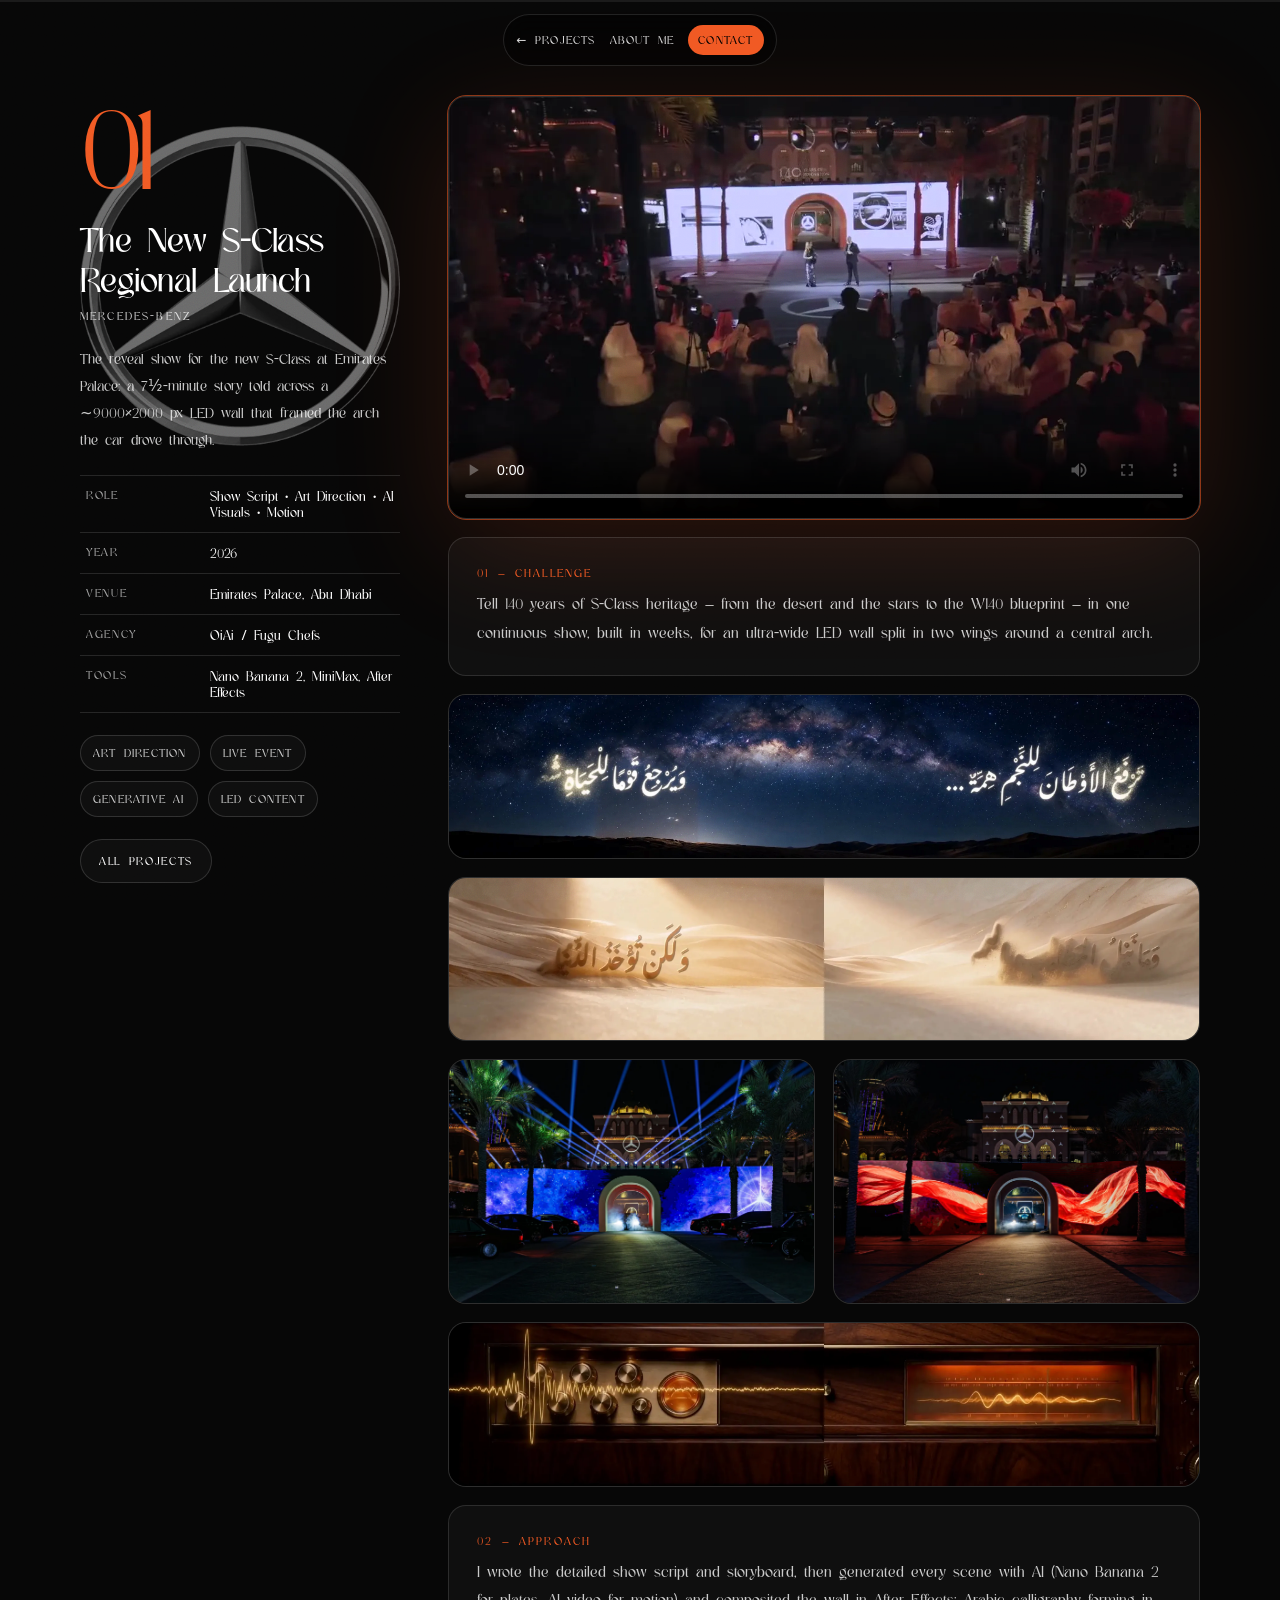
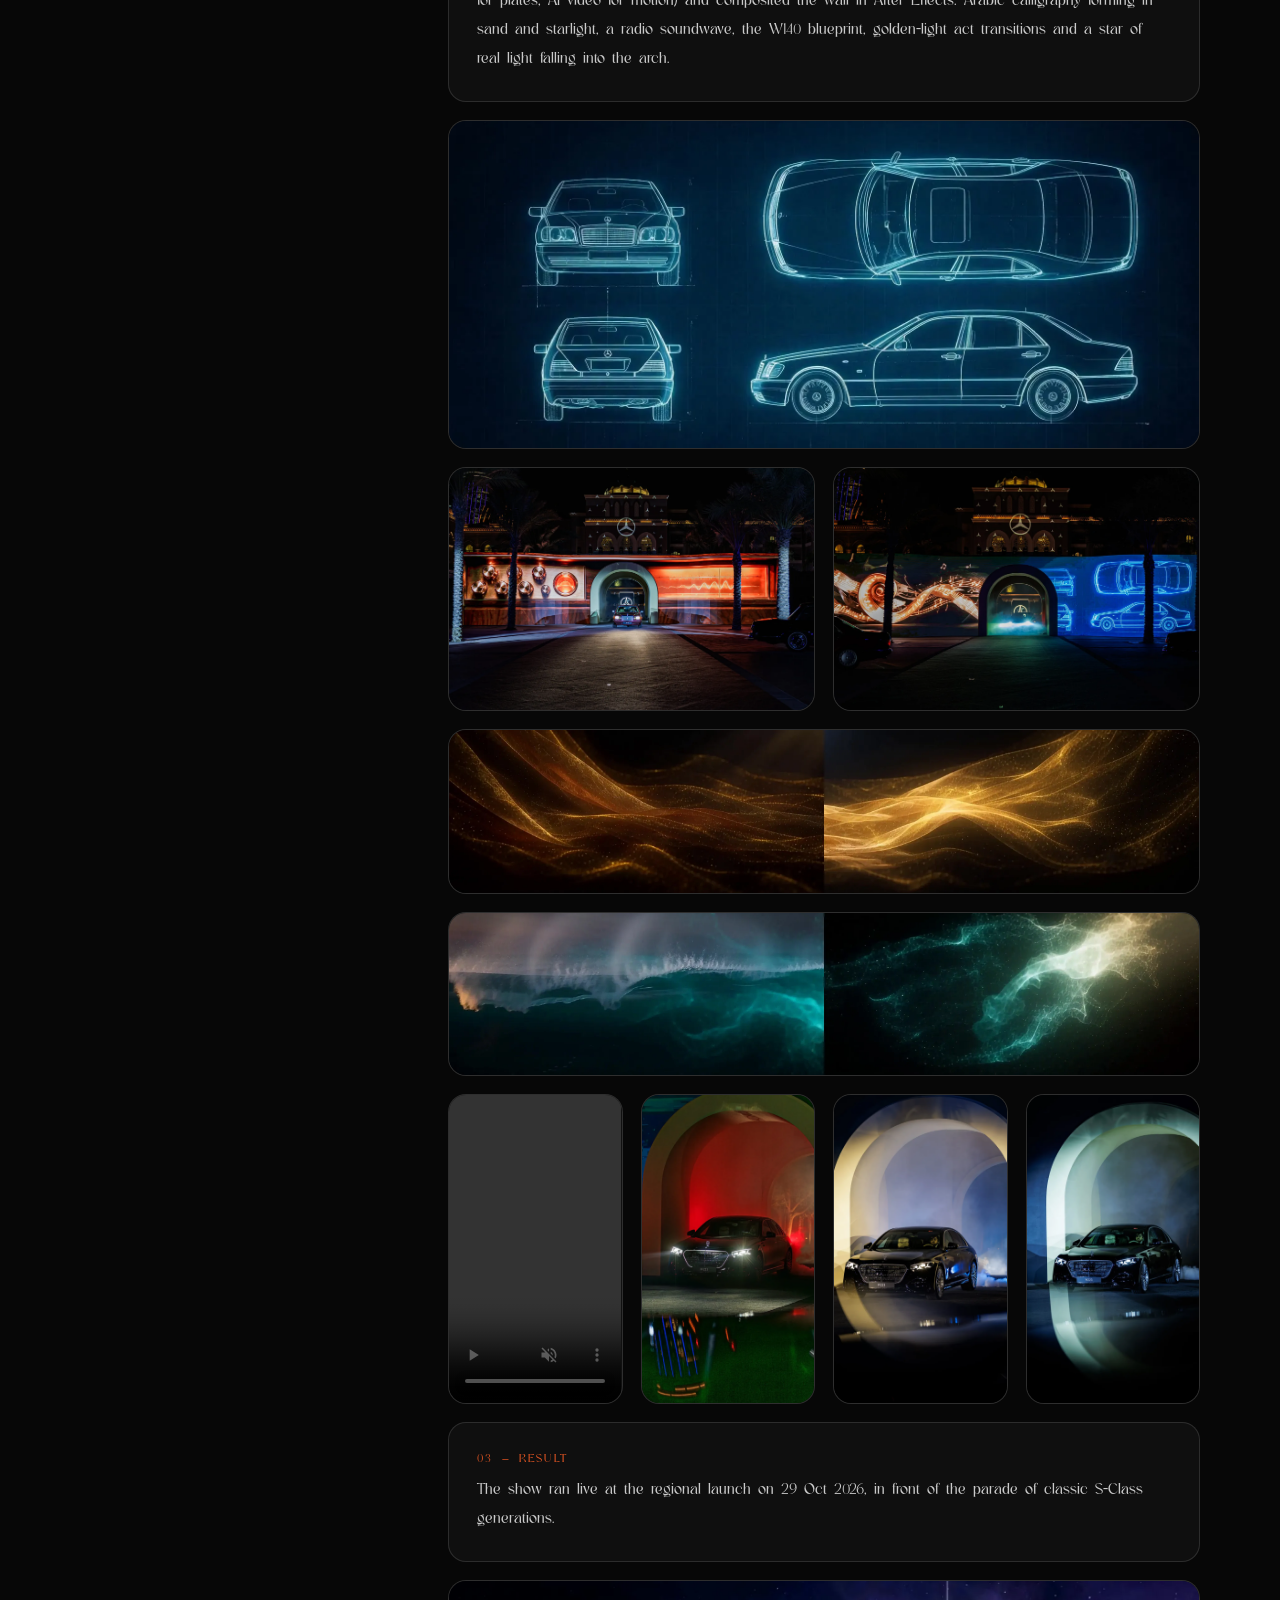
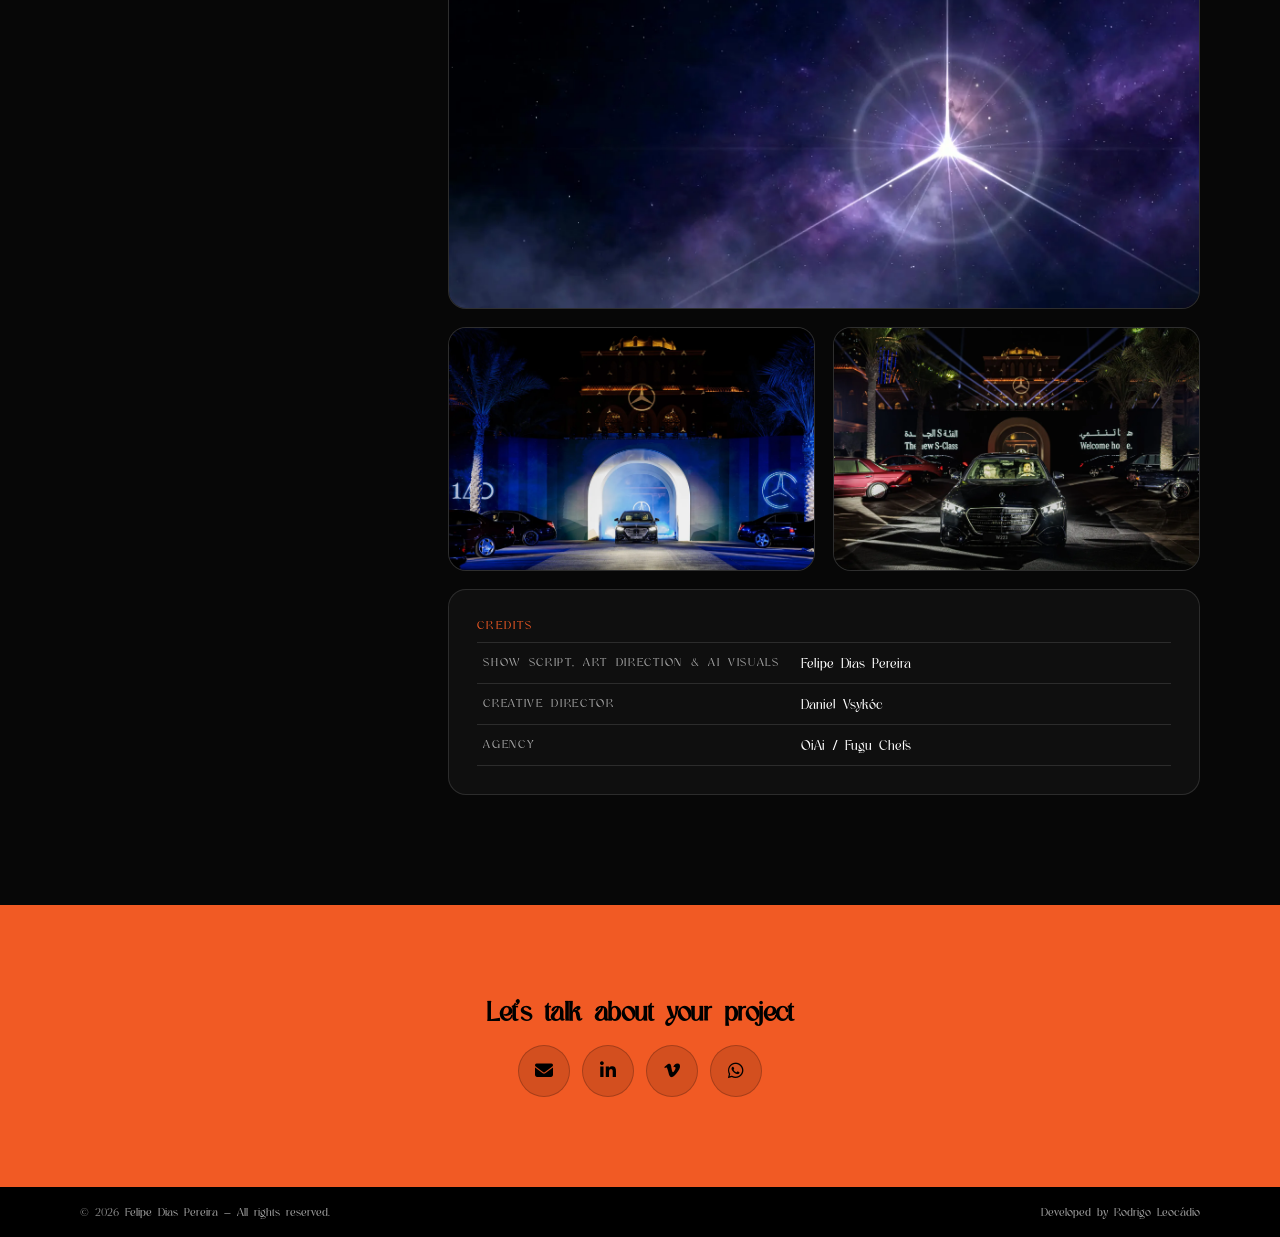
==== commit 51bc814f: "p01: Mercedes-Benz logo behind heading; use full name Felipe Dias Pereira Co-Authored-By: Claude Opu" ====
--- a/projects/p01/index.html
+++ b/projects/p01/index.html
@@ -3,9 +3,9 @@
 <head>
   <meta charset="utf-8">
   <meta name="viewport" content="width=device-width, initial-scale=1">
-  <title>The New S-Class Regional Launch • Mercedes-Benz • Felipe DP Motion</title>
+  <title>The New S-Class Regional Launch • Mercedes-Benz • Felipe Dias Pereira</title>
   <meta name="description" content="The reveal show for the new S-Class at Emirates Palace: a 7½-minute story told across a ~9000×2000 px LED wall that framed the arch the car drove through.">
-  <meta property="og:title" content="The New S-Class Regional Launch • Mercedes-Benz • Felipe DP Motion">
+  <meta property="og:title" content="The New S-Class Regional Launch • Mercedes-Benz • Felipe Dias Pereira">
   <meta property="og:description" content="The reveal show for the new S-Class at Emirates Palace: a 7½-minute story told across a ~9000×2000 px LED wall that framed the arch the car drove through.">
   <meta property="og:image" content="../../assets/projects/p01/cover.webp">
   <meta property="og:type" content="article">
@@ -27,6 +27,7 @@
   <main id="top" class="case case--b">
     <div class="container case-b">
       <aside class="case-b__info">
+        <div class="case__logo" aria-hidden="true"><img src="../../assets/projects/p01/logo.webp" alt=""></div>
         <div class="case__num">01</div>
         <div class="case__heading">
           <h1 class="case__title">The New S-Class Regional Launch</h1>
@@ -47,7 +48,7 @@
         <div class="verticals"><figure class="frame frame--vertical"><video src="../../assets/projects/p01/vertical/reel.mp4" controls playsinline preload="metadata" muted></video></figure><figure class="frame frame--vertical" style="--ar:900/1349"><img src="../../assets/projects/p01/vertical/01.webp" alt="The New S-Class Regional Launch — Mercedes-Benz" width="900" height="1349" loading="lazy" data-lightbox></figure><figure class="frame frame--vertical" style="--ar:900/1349"><img src="../../assets/projects/p01/vertical/02.webp" alt="The New S-Class Regional Launch — Mercedes-Benz" width="900" height="1349" loading="lazy" data-lightbox></figure><figure class="frame frame--vertical" style="--ar:900/1349"><img src="../../assets/projects/p01/vertical/03.webp" alt="The New S-Class Regional Launch — Mercedes-Benz" width="900" height="1349" loading="lazy" data-lightbox></figure></div>
         <section class="case-card"><div class="case-card__label">03 — Result</div><p>The show ran live at the regional launch on 29 Oct 2026, in front of the parade of classic S-Class generations.</p></section>
         <div class="frames"><figure class="frame frame--wide" style="--ar:1536/672"><img src="../../assets/projects/p01/frames/11.webp" alt="The New S-Class Regional Launch — Mercedes-Benz" width="1536" height="672" loading="lazy" data-lightbox></figure><figure class="frame" style="--ar:1600/1067"><img src="../../assets/projects/p01/frames/12.webp" alt="The New S-Class Regional Launch — Mercedes-Benz" width="1600" height="1067" loading="lazy" data-lightbox></figure><figure class="frame" style="--ar:1600/1067"><img src="../../assets/projects/p01/frames/13.webp" alt="The New S-Class Regional Launch — Mercedes-Benz" width="1600" height="1067" loading="lazy" data-lightbox></figure></div>
-        <section class="case-card"><div class="case-card__label">Credits</div><dl class="case__meta case__meta--credits"><div><dt>Show Script, Art Direction &amp; AI Visuals</dt><dd>Felipe Dias</dd></div><div><dt>Creative Director</dt><dd>Daniel Vsykóc</dd></div><div><dt>Agency</dt><dd>OiAi / Fugu Chefs</dd></div></dl></section>
+        <section class="case-card"><div class="case-card__label">Credits</div><dl class="case__meta case__meta--credits"><div><dt>Show Script, Art Direction &amp; AI Visuals</dt><dd>Felipe Dias Pereira</dd></div><div><dt>Creative Director</dt><dd>Daniel Vsykóc</dd></div><div><dt>Agency</dt><dd>OiAi / Fugu Chefs</dd></div></dl></section>
         
       </div>
     </div>
@@ -66,7 +67,7 @@
   </section>
   <footer class="footer">
     <div class="container footer__inner">
-      <span class="muted">© <span id="year"></span> Felipe DP Motion — All rights reserved.</span>
+      <span class="muted">© <span id="year"></span> Felipe Dias Pereira — All rights reserved.</span>
       <span class="muted">Developed by <a href="https://www.linkedin.com/in/rdleocadio/" target="_blank" rel="noopener noreferrer">Rodrigo Leocádio</a></span>
     </div>
   </footer>
--- a/assets/css/case.css
+++ b/assets/css/case.css
@@ -49,6 +49,22 @@
 .btn--orange{ background: var(--orange); color: var(--black); }
 .btn--orange:hover{ box-shadow: 0 12px 32px rgba(241,90,36,.3); }
 .btn--ghost{ border:1px solid rgba(255,255,255,.14); background: rgba(255,255,255,.03); }
+
+/* client logo behind the heading */
+.case-b__info, .case-c__head{ position: relative; isolation: isolate; }
+.case-b__info{ position: sticky; }
+.case__logo{
+  position:absolute; z-index:-1; pointer-events:none;
+  top: 0; left: 0; right: 0; height: 380px;
+  display:flex; align-items:center; justify-content:center;
+  opacity: var(--logo-opacity, .4);
+}
+.case-c__head .case__logo{ top: 24px; bottom: 56px; height:auto; }
+.case__logo img{
+  max-width: 100%; max-height: 100%; width: auto; height: auto; object-fit: contain;
+  filter: brightness(0) invert(1);
+}
+.case__logo--original img{ filter:none; }
 
 /* player */
 .case-player{
@@ -157,6 +173,7 @@
 @media (max-width: 980px){
   .nav--case{ display:flex; }
   .case-b__info{ position: relative; top:auto; }
+  .case__logo{ height: 300px; }
   .case-card{ padding: 22px; }
 }
 @media (max-width: 640px){
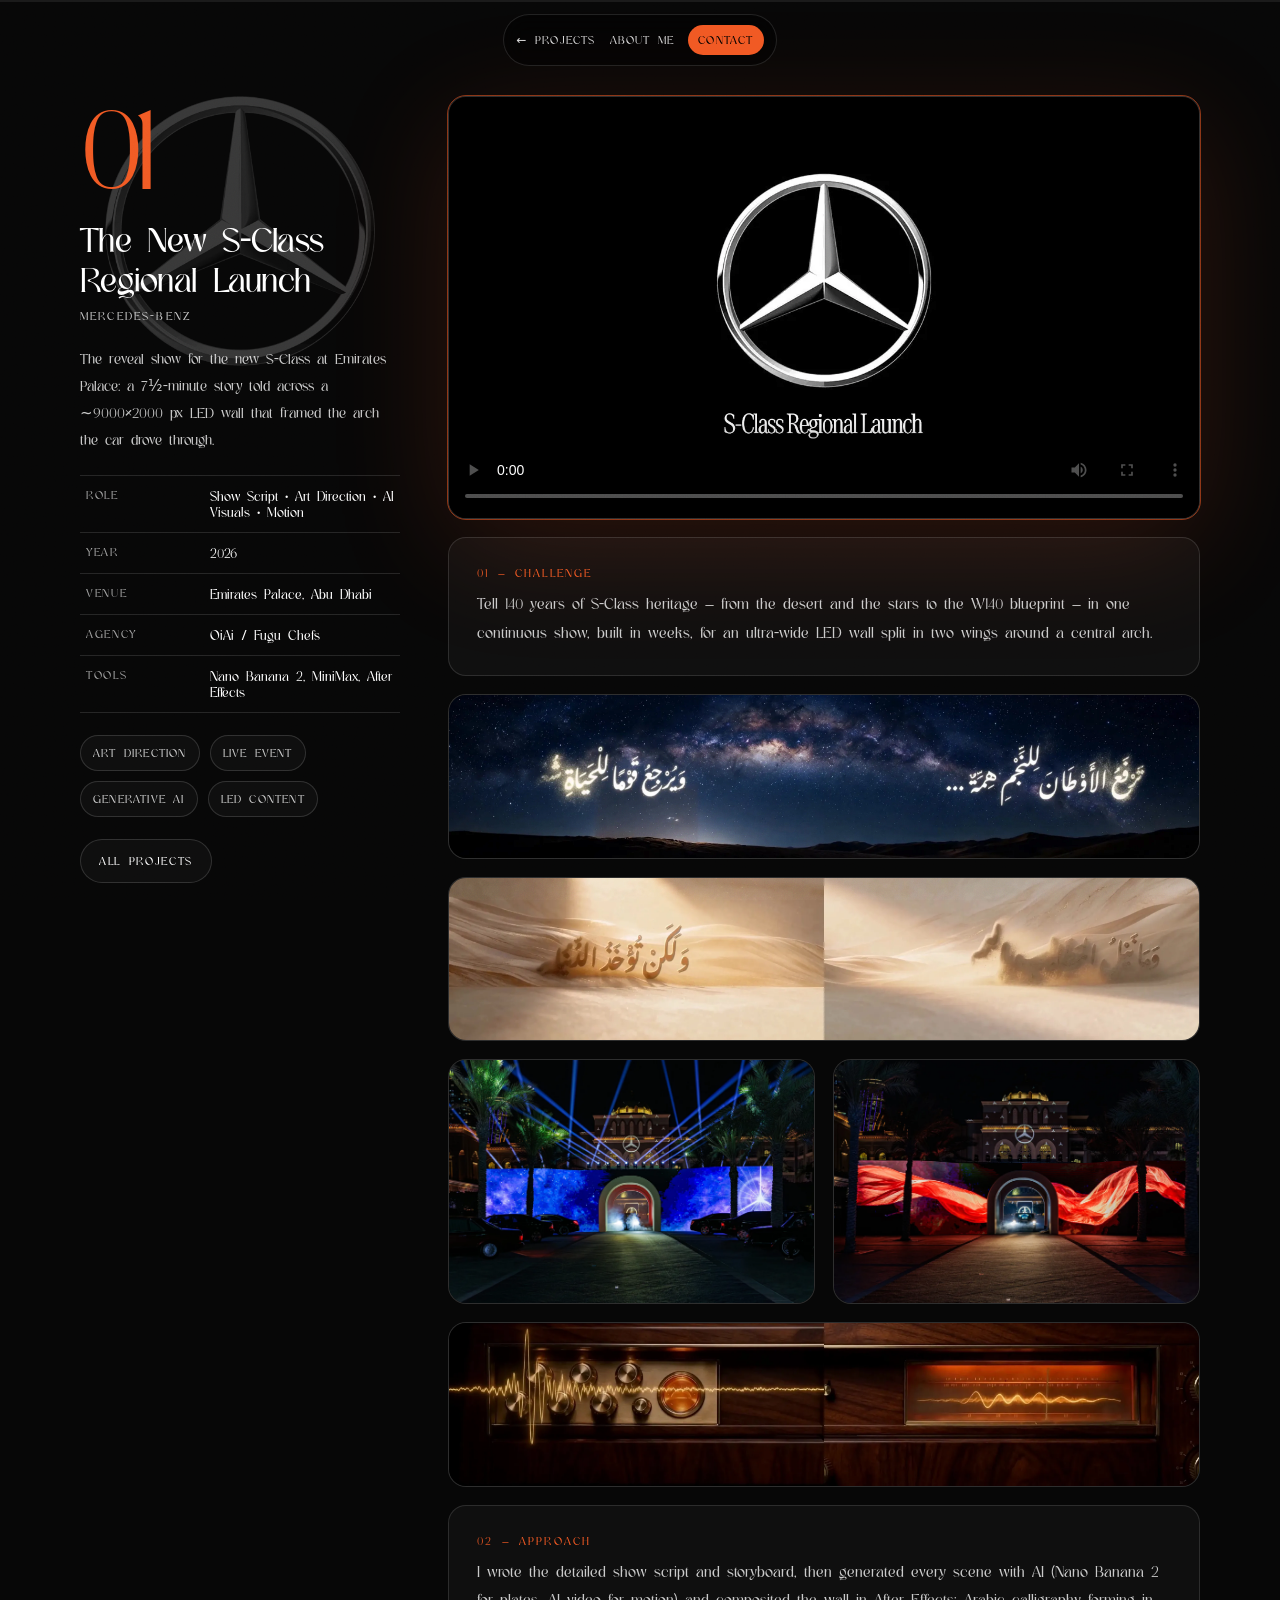
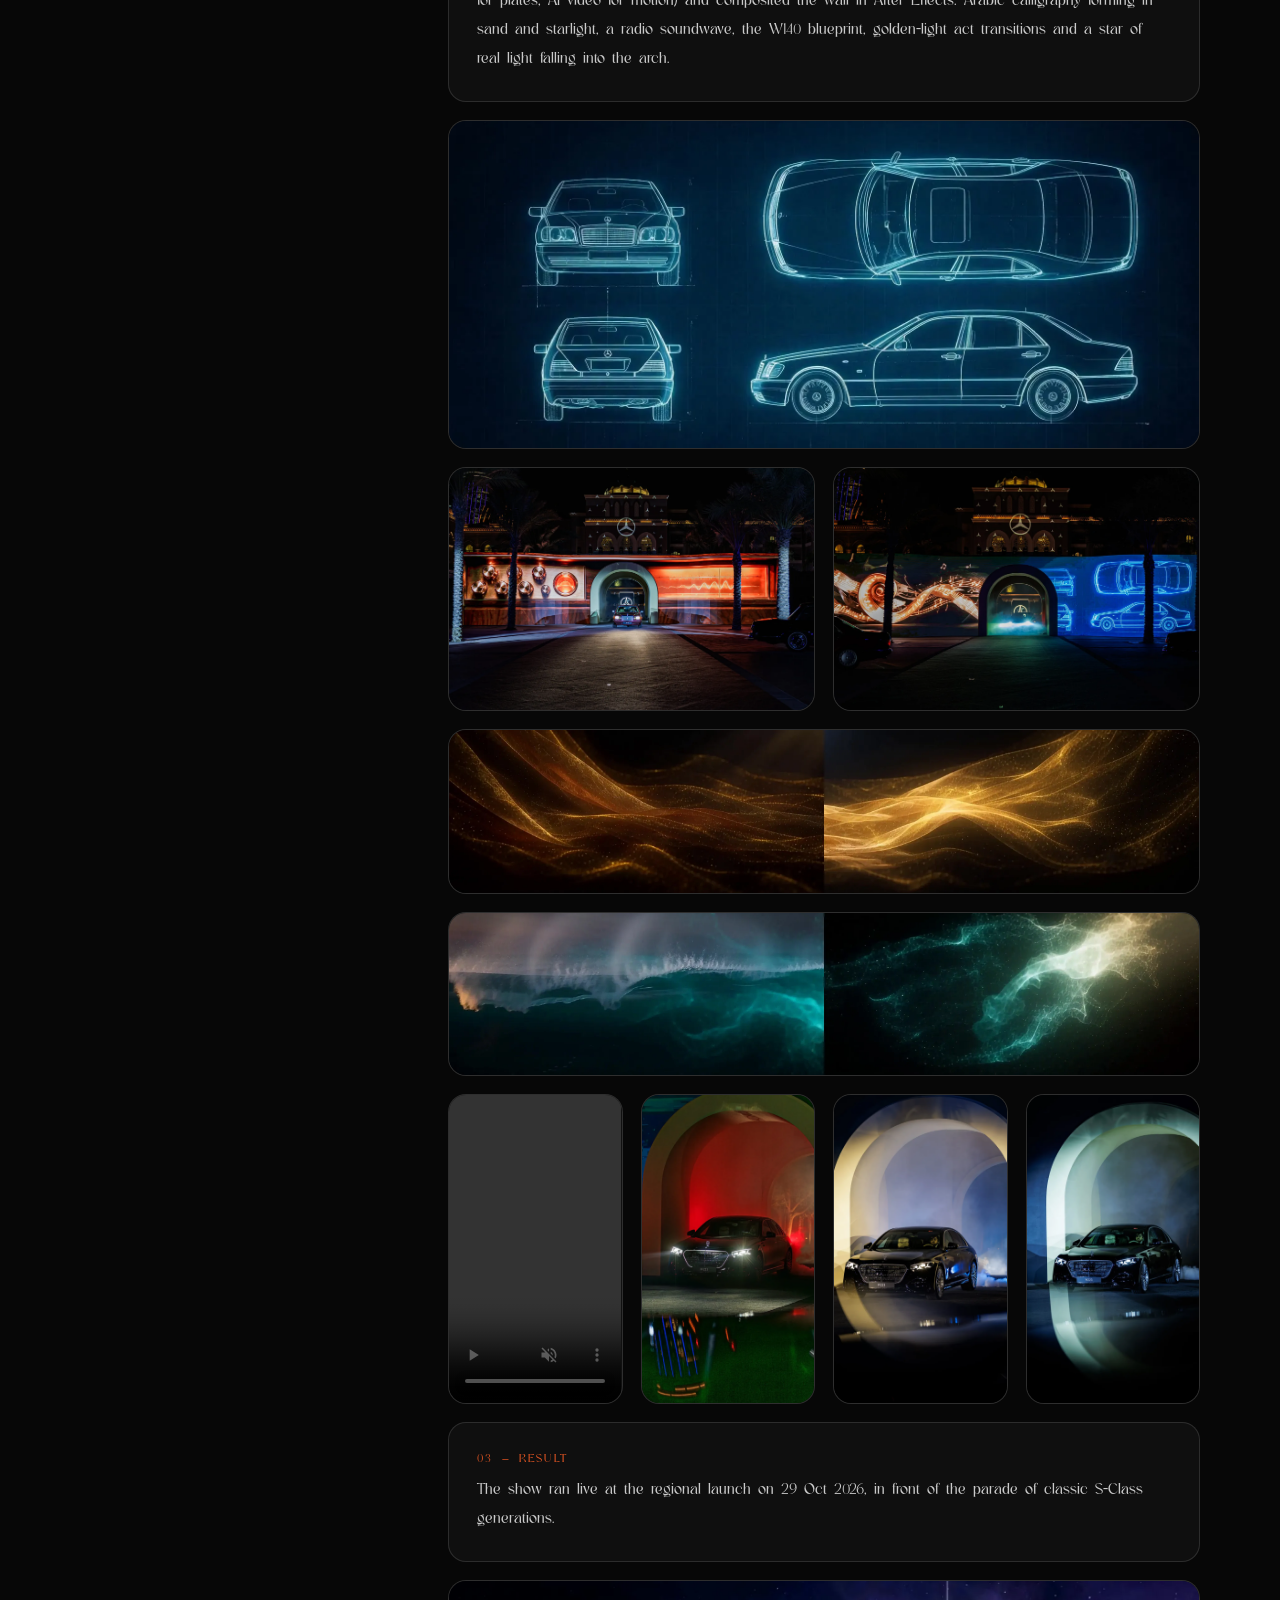
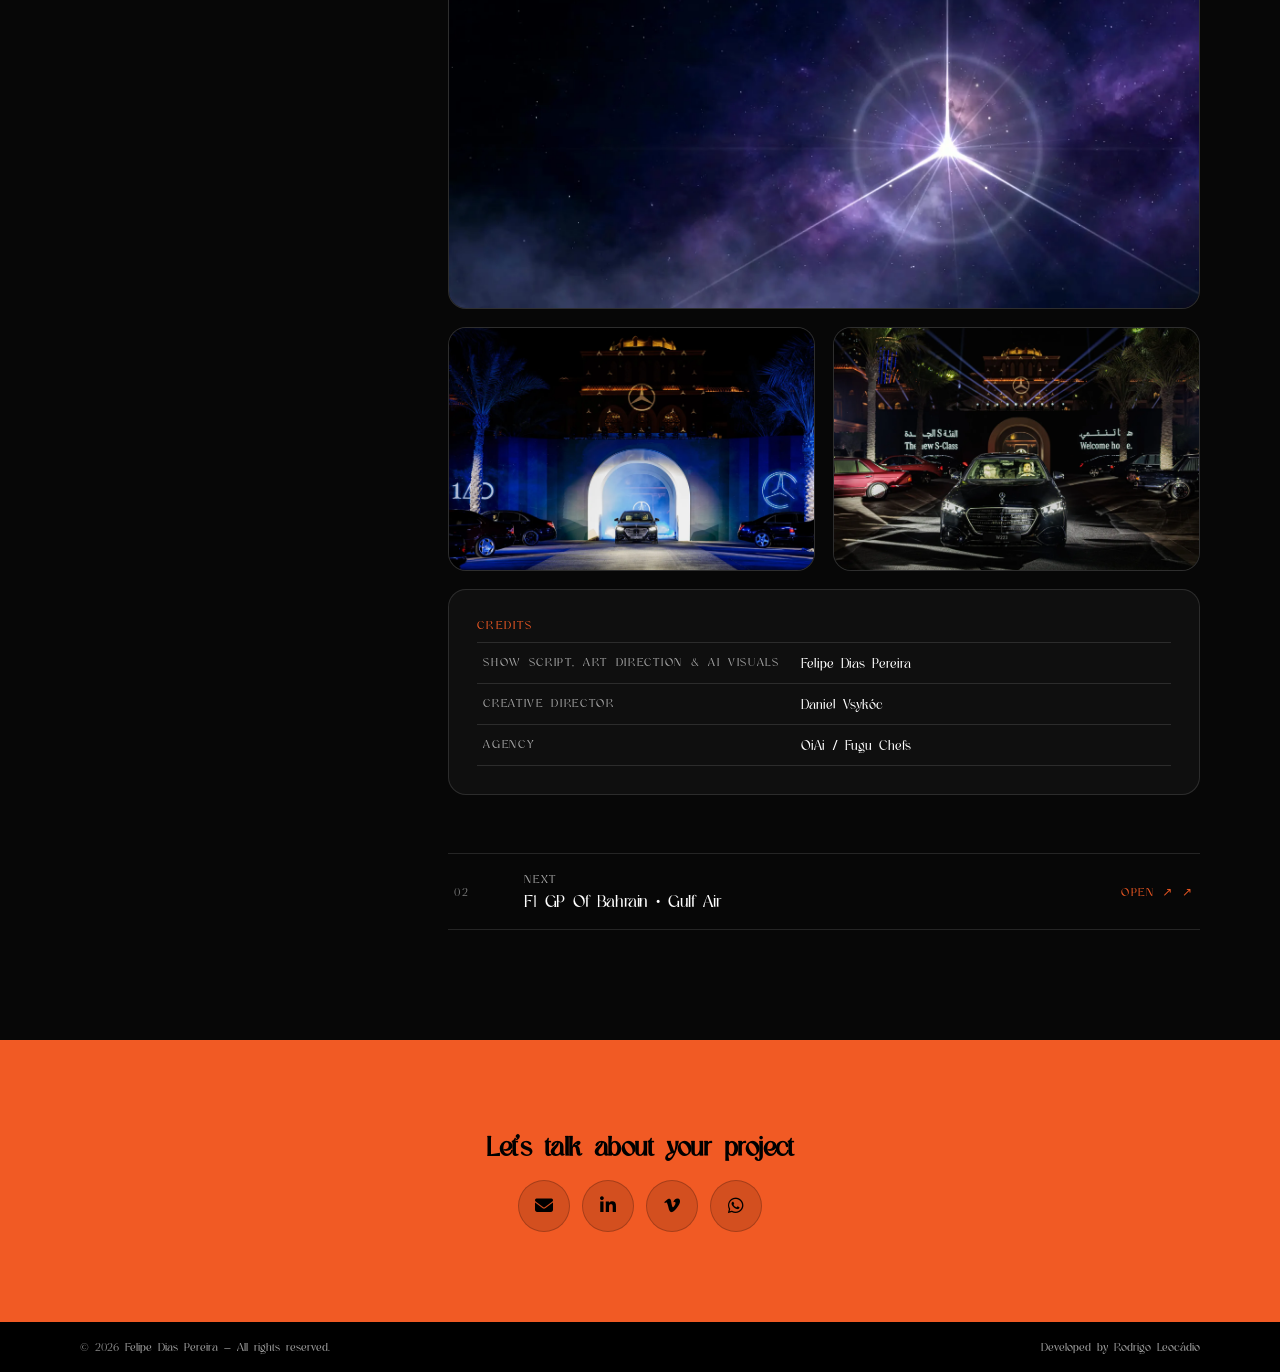
==== commit c5e0eeb6: "p02: Gulf Air — F1 GP of Bahrain case - 46s film self-hosted (1280px, 7.3 MB), 12 frames, Gulf Air l" ====
--- a/projects/p01/index.html
+++ b/projects/p01/index.html
@@ -49,7 +49,7 @@
         <section class="case-card"><div class="case-card__label">03 — Result</div><p>The show ran live at the regional launch on 29 Oct 2026, in front of the parade of classic S-Class generations.</p></section>
         <div class="frames"><figure class="frame frame--wide" style="--ar:1536/672"><img src="../../assets/projects/p01/frames/11.webp" alt="The New S-Class Regional Launch — Mercedes-Benz" width="1536" height="672" loading="lazy" data-lightbox></figure><figure class="frame" style="--ar:1600/1067"><img src="../../assets/projects/p01/frames/12.webp" alt="The New S-Class Regional Launch — Mercedes-Benz" width="1600" height="1067" loading="lazy" data-lightbox></figure><figure class="frame" style="--ar:1600/1067"><img src="../../assets/projects/p01/frames/13.webp" alt="The New S-Class Regional Launch — Mercedes-Benz" width="1600" height="1067" loading="lazy" data-lightbox></figure></div>
         <section class="case-card"><div class="case-card__label">Credits</div><dl class="case__meta case__meta--credits"><div><dt>Show Script, Art Direction &amp; AI Visuals</dt><dd>Felipe Dias Pereira</dd></div><div><dt>Creative Director</dt><dd>Daniel Vsykóc</dd></div><div><dt>Agency</dt><dd>OiAi / Fugu Chefs</dd></div></dl></section>
-        
+        <ol class="case-nav"><li><a class="project-link" href="../../projects/p02/"><span class="project__n">02</span><span class="project__body"><span class="project__kicker">Next</span><span class="project__title">F1 GP Of Bahrain • Gulf Air</span></span><span class="project__cta">Open ↗</span></a></li></ol>
       </div>
     </div>
   </main>
--- a/assets/css/case.css
+++ b/assets/css/case.css
@@ -55,9 +55,9 @@
 .case-b__info{ position: sticky; }
 .case__logo{
   position:absolute; z-index:-1; pointer-events:none;
-  top: 0; left: 0; right: 0; height: 380px;
+  top: 0; left: 0; right: 0; height: 270px;
   display:flex; align-items:center; justify-content:center;
-  opacity: var(--logo-opacity, .4);
+  opacity: var(--logo-opacity, .2);
 }
 .case-c__head .case__logo{ top: 24px; bottom: 56px; height:auto; }
 .case__logo img{
@@ -173,7 +173,7 @@
 @media (max-width: 980px){
   .nav--case{ display:flex; }
   .case-b__info{ position: relative; top:auto; }
-  .case__logo{ height: 300px; }
+  .case__logo{ height: 240px; }
   .case-card{ padding: 22px; }
 }
 @media (max-width: 640px){
